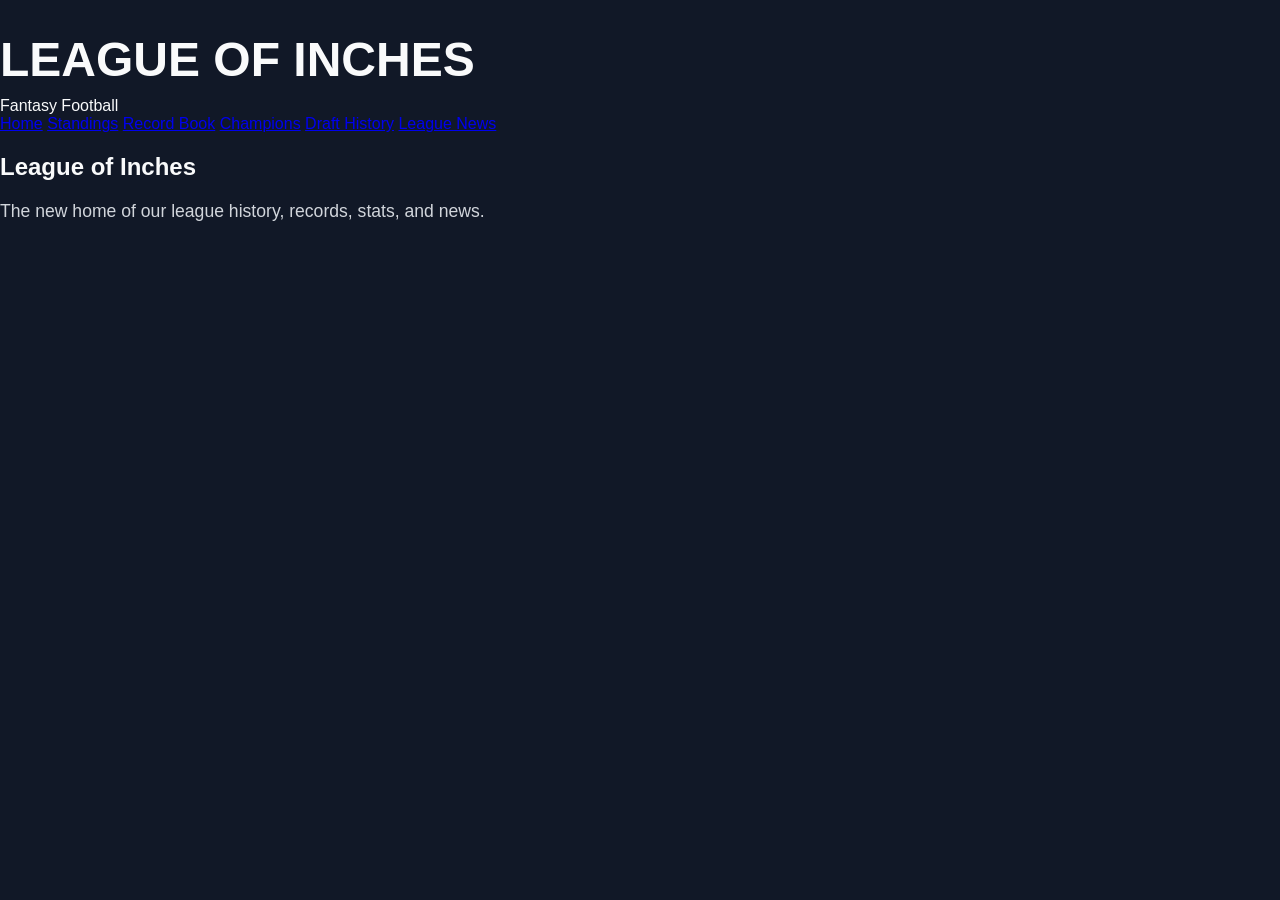
==== index.html @ bd2943ec "Add site header structure" ====
<!DOCTYPE html>
<html lang="en">
<head>
  <meta charset="UTF-8">
  <meta name="viewport" content="width=device-width, initial-scale=1.0">
  <title>League of Inches</title>
  <link rel="stylesheet" href="style.css">
</head>

<body>

  <header class="site-header">
    <div class="header-inner">
      <div class="site-brand">
        <h1>LEAGUE OF INCHES</h1>
        <span>Fantasy Football</span>
      </div>

      <nav class="main-nav">
        <a href="#">Home</a>
        <a href="#">Standings</a>
        <a href="#">Record Book</a>
        <a href="#">Champions</a>
        <a href="#">Draft History</a>
        <a href="#">League News</a>
      </nav>
    </div>
  </header>

  <main>
    <h2>League of Inches</h2>
    <p>The new home of our league history, records, stats, and news.</p>
  </main>

</body>
</html>
---- style.css ----
body {
  margin: 0;
  font-family: Arial, Helvetica, sans-serif;
  background: #111827;
  color: #f9fafb;
}

h1 {
  font-size: 3rem;
  margin-bottom: 10px;
}

p {
  font-size: 1.1rem;
  color: #d1d5db;
}
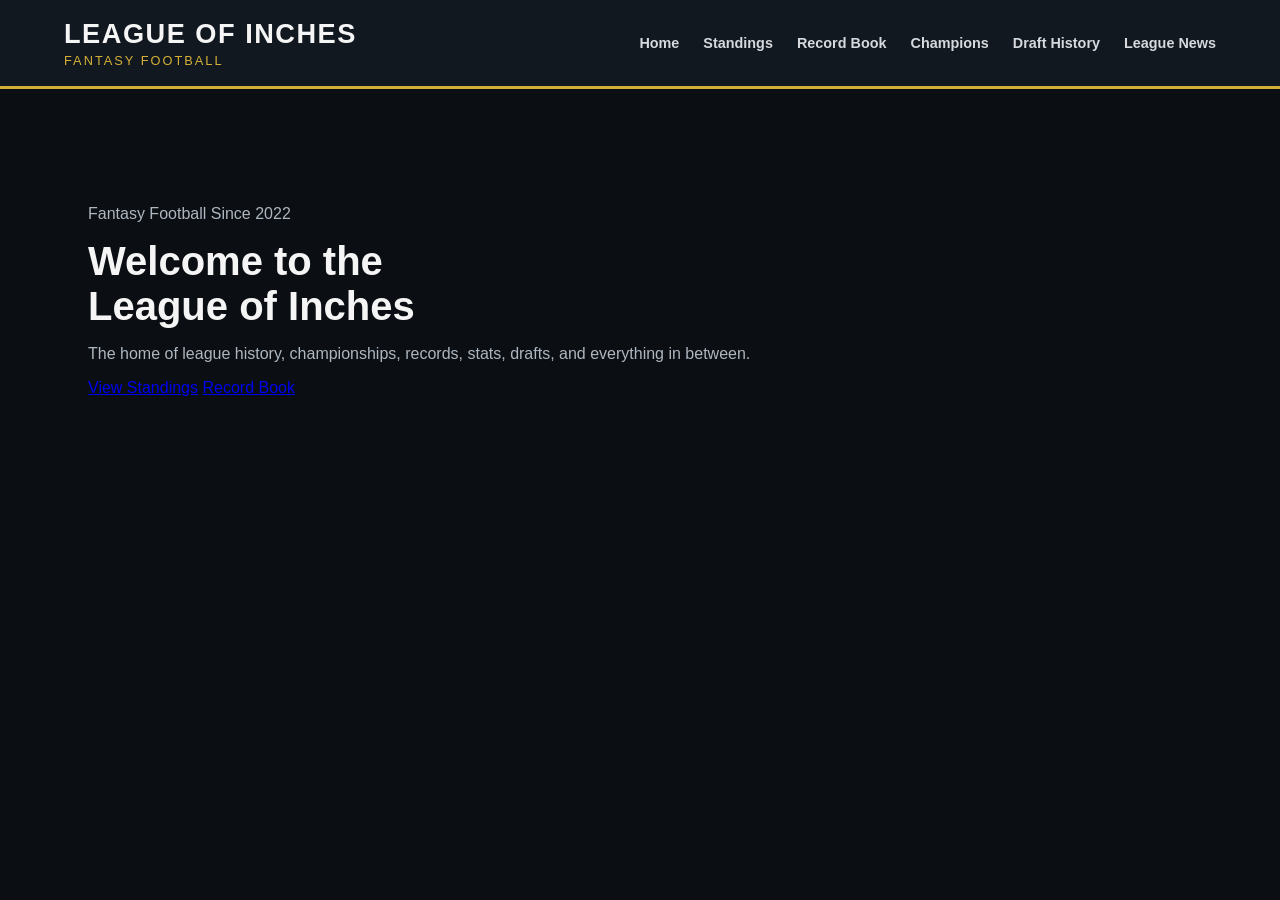
==== commit 9bddc3b9: "Add homepage hero" ====
--- a/index.html
+++ b/index.html
@@ -28,8 +28,26 @@
   </header>
 
   <main>
-    <h2>League of Inches</h2>
-    <p>The new home of our league history, records, stats, and news.</p>
+<main>
+
+  <section class="hero">
+    <div class="hero-content">
+      <p class="eyebrow">Fantasy Football Since 2022</p>
+
+      <h2>Welcome to the<br>League of Inches</h2>
+
+      <p class="hero-description">
+        The home of league history, championships, records, stats, drafts, and everything in between.
+      </p>
+
+      <div class="hero-buttons">
+        <a href="#" class="button primary">View Standings</a>
+        <a href="#" class="button secondary">Record Book</a>
+      </div>
+    </div>
+  </section>
+
+</main>
   </main>
 
 </body>
--- a/style.css
+++ b/style.css
@@ -1,16 +1,105 @@
+* {
+  box-sizing: border-box;
+}
+
 body {
   margin: 0;
   font-family: Arial, Helvetica, sans-serif;
-  background: #111827;
-  color: #f9fafb;
+  background: #0b0f14;
+  color: #f5f5f5;
 }
 
-h1 {
-  font-size: 3rem;
-  margin-bottom: 10px;
+/* HEADER */
+
+.site-header {
+  background: #111820;
+  border-bottom: 3px solid #d4af37;
 }
 
-p {
-  font-size: 1.1rem;
-  color: #d1d5db;
+.header-inner {
+  max-width: 1200px;
+  margin: 0 auto;
+  padding: 18px 24px;
+  display: flex;
+  align-items: center;
+  justify-content: space-between;
+  gap: 30px;
 }
+
+.site-brand h1 {
+  margin: 0;
+  font-size: 1.7rem;
+  letter-spacing: 1.5px;
+}
+
+.site-brand span {
+  display: block;
+  margin-top: 3px;
+  color: #d4af37;
+  font-size: 0.8rem;
+  text-transform: uppercase;
+  letter-spacing: 2px;
+}
+
+.main-nav {
+  display: flex;
+  gap: 24px;
+}
+
+.main-nav a {
+  color: #d6d9dd;
+  text-decoration: none;
+  font-size: 0.9rem;
+  font-weight: bold;
+  transition: color 0.2s ease;
+}
+
+.main-nav a:hover {
+  color: #d4af37;
+}
+
+/* MAIN PAGE */
+
+main {
+  max-width: 1200px;
+  margin: 0 auto;
+  padding: 50px 24px;
+}
+
+main h2 {
+  font-size: 2.5rem;
+  margin: 0 0 10px;
+}
+
+main p {
+  color: #aeb6bf;
+}
+
+/* MOBILE */
+
+@media (max-width: 800px) {
+
+  .header-inner {
+    flex-direction: column;
+    align-items: flex-start;
+  }
+
+  .main-nav {
+    width: 100%;
+    overflow-x: auto;
+    gap: 20px;
+    padding-bottom: 5px;
+  }
+
+  .main-nav a {
+    white-space: nowrap;
+  }
+
+  .site-brand h1 {
+    font-size: 1.4rem;
+  }
+
+  main {
+    padding: 35px 20px;
+  }
+}
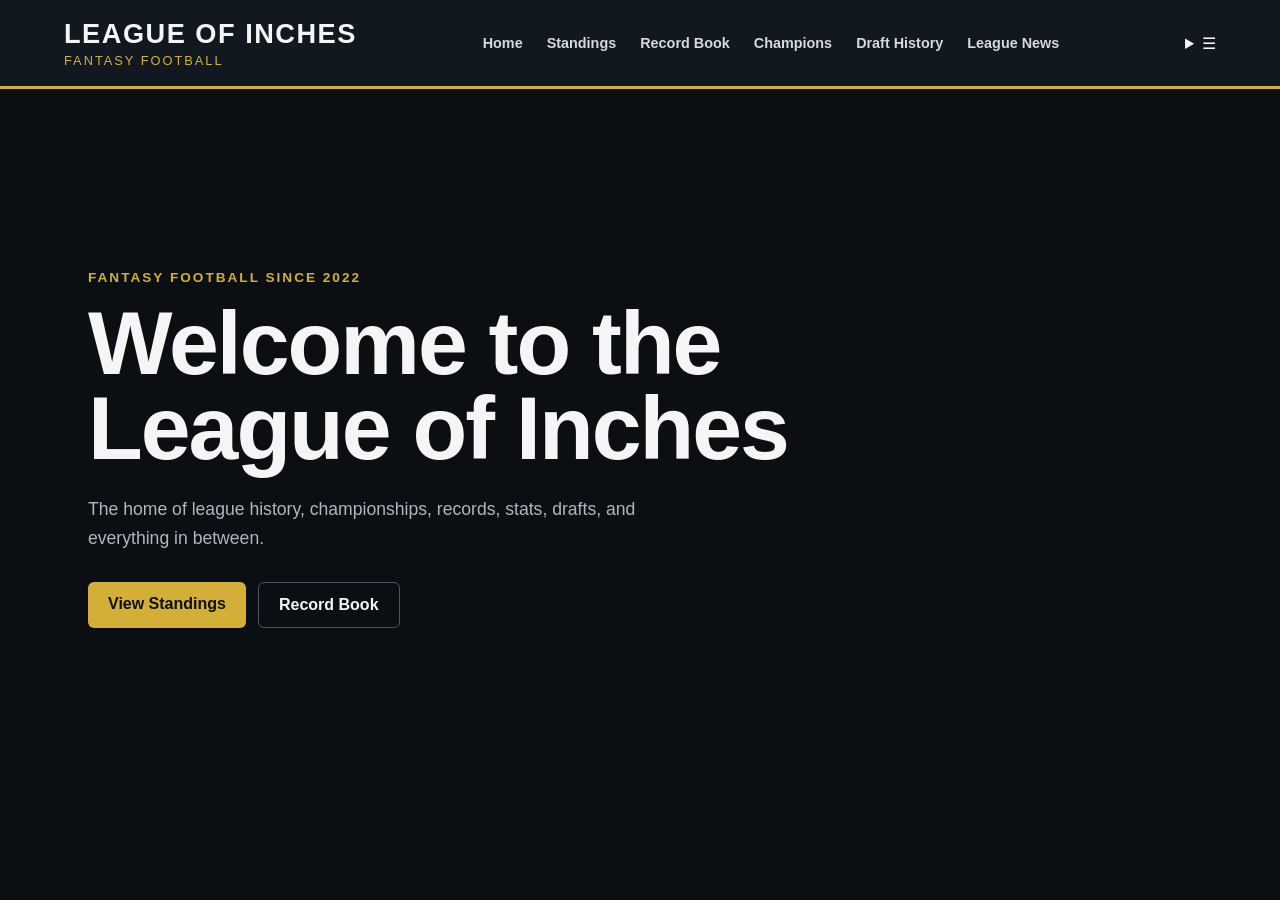
==== commit f53d007d: "Add mobile navigation" ====
--- a/index.html
+++ b/index.html
@@ -16,14 +16,27 @@
         <span>Fantasy Football</span>
       </div>
 
-      <nav class="main-nav">
-        <a href="#">Home</a>
-        <a href="#">Standings</a>
-        <a href="#">Record Book</a>
-        <a href="#">Champions</a>
-        <a href="#">Draft History</a>
-        <a href="#">League News</a>
-      </nav>
+<nav class="main-nav desktop-nav">
+  <a href="#">Home</a>
+  <a href="#">Standings</a>
+  <a href="#">Record Book</a>
+  <a href="#">Champions</a>
+  <a href="#">Draft History</a>
+  <a href="#">League News</a>
+</nav>
+
+<details class="mobile-nav">
+  <summary>☰</summary>
+
+  <div class="mobile-nav-links">
+    <a href="#">Home</a>
+    <a href="#">Standings</a>
+    <a href="#">Record Book</a>
+    <a href="#">Champions</a>
+    <a href="#">Draft History</a>
+    <a href="#">League News</a>
+  </div>
+</details>
     </div>
   </header>
 
--- a/style.css
+++ b/style.css
@@ -75,6 +75,66 @@
   color: #aeb6bf;
 }
 
+/* HERO */
+
+.hero {
+  min-height: 520px;
+  display: flex;
+  align-items: center;
+  padding: 70px 0;
+}
+
+.hero-content {
+  max-width: 720px;
+}
+
+.eyebrow {
+  margin: 0 0 16px;
+  color: #d4af37;
+  font-size: 0.85rem;
+  font-weight: bold;
+  text-transform: uppercase;
+  letter-spacing: 2px;
+}
+
+.hero h2 {
+  margin: 0;
+  font-size: clamp(3rem, 7vw, 5.8rem);
+  line-height: 0.95;
+  letter-spacing: -2px;
+}
+
+.hero-description {
+  max-width: 600px;
+  margin: 24px 0 30px;
+  font-size: 1.1rem;
+  line-height: 1.6;
+}
+
+.hero-buttons {
+  display: flex;
+  gap: 12px;
+  flex-wrap: wrap;
+}
+
+.button {
+  display: inline-block;
+  padding: 13px 20px;
+  border-radius: 6px;
+  text-decoration: none;
+  font-weight: bold;
+}
+
+.button.primary {
+  background: #d4af37;
+  color: #0b0f14;
+}
+
+.button.secondary {
+  border: 1px solid #4b5563;
+  color: #f5f5f5;
+}
+
 /* MOBILE */
 
 @media (max-width: 800px) {
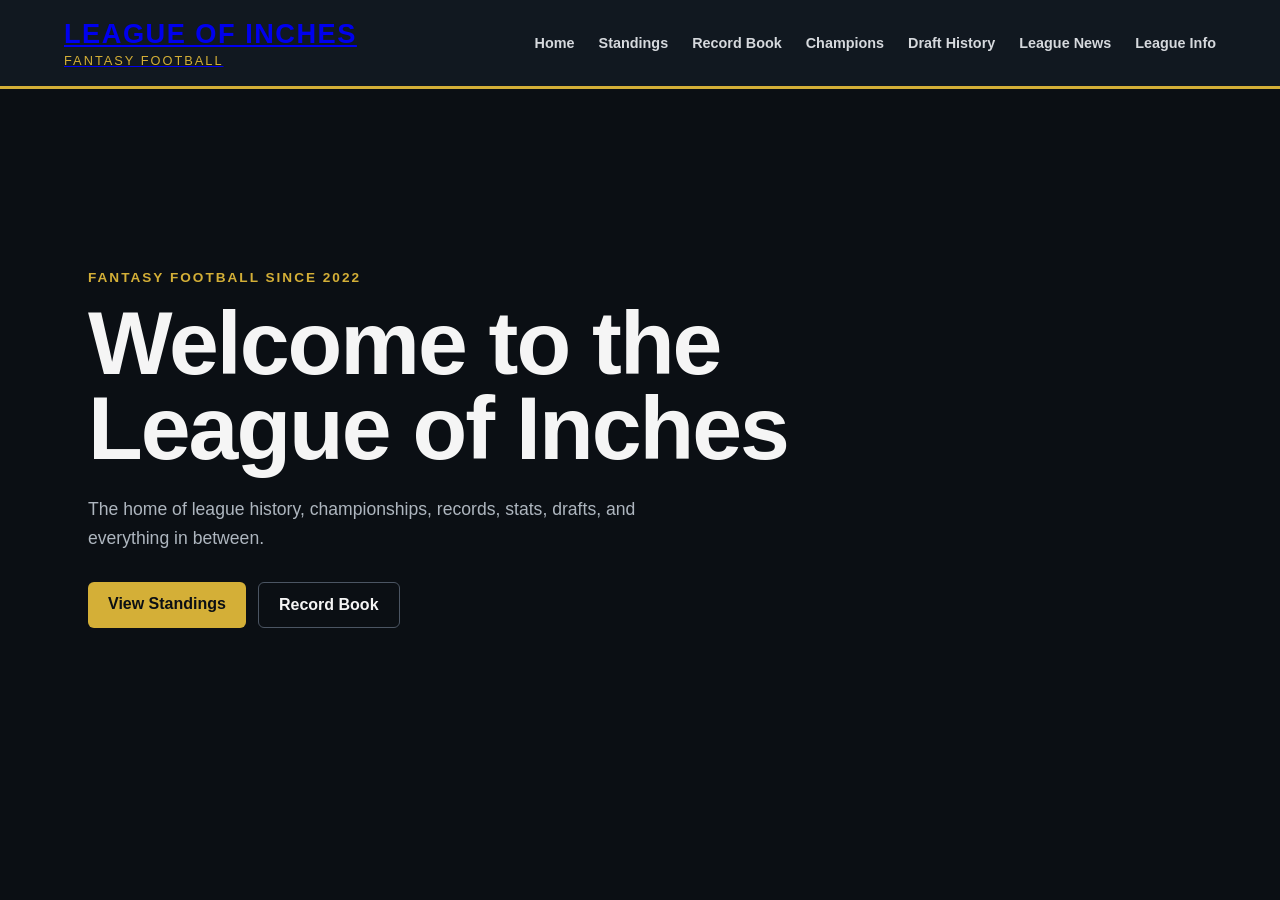
==== commit f0dde36a: "Update index.html" ====
--- a/index.html
+++ b/index.html
@@ -8,38 +8,41 @@
 </head>
 
 <body>
+<header class="site-header">
+  <div class="header-inner">
 
-  <header class="site-header">
-    <div class="header-inner">
-      <div class="site-brand">
-        <h1>LEAGUE OF INCHES</h1>
-        <span>Fantasy Football</span>
+    <a href="index.html" class="site-brand">
+      <h1>LEAGUE OF INCHES</h1>
+      <span>Fantasy Football</span>
+    </a>
+
+    <nav class="main-nav desktop-nav">
+      <a href="index.html">Home</a>
+      <a href="standings.html">Standings</a>
+      <a href="record-book.html">Record Book</a>
+      <a href="champions.html">Champions</a>
+      <a href="draft-history.html">Draft History</a>
+      <a href="news.html">League News</a>
+      <a href="league-info.html">League Info</a>
+    </nav>
+
+    <details class="mobile-nav">
+      <summary>☰</summary>
+
+      <div class="mobile-nav-links">
+        <a href="index.html">Home</a>
+        <a href="standings.html">Standings</a>
+        <a href="record-book.html">Record Book</a>
+        <a href="champions.html">Champions</a>
+        <a href="draft-history.html">Draft History</a>
+        <a href="news.html">League News</a>
+        <a href="league-info.html">League Info</a>
       </div>
+    </details>
 
-<nav class="main-nav desktop-nav">
-  <a href="#">Home</a>
-  <a href="#">Standings</a>
-  <a href="#">Record Book</a>
-  <a href="#">Champions</a>
-  <a href="#">Draft History</a>
-  <a href="#">League News</a>
-</nav>
-
-<details class="mobile-nav">
-  <summary>☰</summary>
-
-  <div class="mobile-nav-links">
-    <a href="#">Home</a>
-    <a href="#">Standings</a>
-    <a href="#">Record Book</a>
-    <a href="#">Champions</a>
-    <a href="#">Draft History</a>
-    <a href="#">League News</a>
   </div>
-</details>
-    </div>
-  </header>
-
+</header>
+  
   <main>
 <main>
 
--- a/style.css
+++ b/style.css
@@ -135,31 +135,708 @@
   color: #f5f5f5;
 }
 
+.mobile-nav {
+  display: none;
+}
+
+/* PAGE HEADERS */
+
+.page-header {
+  padding: 35px 0 45px;
+  border-bottom: 1px solid #242d36;
+}
+
+.page-header h2 {
+  margin: 0;
+  font-size: clamp(2.6rem, 6vw, 4.5rem);
+}
+
+.page-description {
+  max-width: 650px;
+  margin-top: 16px;
+  line-height: 1.6;
+}
+
+
+/* STANDINGS */
+
+.standings-section {
+  padding: 45px 0;
+}
+
+.section-heading {
+  display: flex;
+  align-items: flex-end;
+  justify-content: space-between;
+  gap: 20px;
+  margin-bottom: 25px;
+}
+
+.section-heading h3 {
+  margin: 4px 0 0;
+  font-size: 1.8rem;
+}
+
+.season-selector {
+  background: #111820;
+  color: #f5f5f5;
+  border: 1px solid #39434d;
+  border-radius: 6px;
+  padding: 10px 14px;
+  font-size: 0.95rem;
+}
+
+.table-wrapper {
+  width: 100%;
+  overflow-x: auto;
+  border: 1px solid #242d36;
+  border-radius: 8px;
+}
+
+.standings-table {
+  width: 100%;
+  border-collapse: collapse;
+  min-width: 700px;
+  background: #111820;
+}
+
+.standings-table th,
+.standings-table td {
+  padding: 16px 18px;
+  text-align: left;
+  border-bottom: 1px solid #242d36;
+}
+
+.standings-table th {
+  background: #151e27;
+  color: #d4af37;
+  font-size: 0.78rem;
+  text-transform: uppercase;
+  letter-spacing: 1px;
+}
+
+.standings-table td {
+  color: #d6d9dd;
+}
+
+.standings-table tbody tr:last-child td {
+  border-bottom: none;
+}
+
+.standings-table tbody tr:hover {
+  background: #151e27;
+}
+
+.standings-table td:nth-child(1) {
+  font-weight: bold;
+  color: #d4af37;
+}
+
+.standings-table td:nth-child(2) {
+  font-weight: bold;
+  color: #ffffff;
+}
+
+/* RECORD BOOK */
+
+.record-grid {
+  display: grid;
+  grid-template-columns: repeat(2, minmax(0, 1fr));
+  gap: 20px;
+  padding: 45px 0;
+}
+
+.record-card {
+  background: linear-gradient(145deg, #111820, #151e27);
+  border: 1px solid #28313b;
+  border-radius: 10px;
+  padding: 28px;
+  position: relative;
+  overflow: hidden;
+}
+
+.record-card::before {
+  content: "";
+  position: absolute;
+  top: 0;
+  left: 0;
+  width: 5px;
+  height: 100%;
+  background: #d4af37;
+}
+
+.record-label {
+  margin: 0 0 18px;
+  color: #aeb6bf;
+  font-size: 0.78rem;
+  font-weight: bold;
+  text-transform: uppercase;
+  letter-spacing: 1.3px;
+}
+
+.record-card h3 {
+  margin: 0;
+  font-size: 3rem;
+  line-height: 1;
+  color: #ffffff;
+}
+
+.record-holder {
+  margin: 12px 0 4px;
+  color: #d4af37;
+  font-size: 1.1rem;
+  font-weight: bold;
+}
+
+.record-meta {
+  color: #7f8a96;
+  font-size: 0.85rem;
+}
+
+/* CHAMPIONS */
+
+.champions-grid {
+  display: grid;
+  grid-template-columns: repeat(2, minmax(0, 1fr));
+  gap: 22px;
+  padding: 45px 0;
+}
+
+.champion-card {
+  position: relative;
+  background: linear-gradient(145deg, #111820, #151e27);
+  border: 1px solid #28313b;
+  border-radius: 12px;
+  padding: 30px;
+  overflow: hidden;
+}
+
+.champion-card.featured-champion {
+  border-color: #d4af37;
+  box-shadow: 0 0 30px rgba(212, 175, 55, 0.08);
+}
+
+.champion-year {
+  display: inline-block;
+  color: #d4af37;
+  font-size: 0.85rem;
+  font-weight: bold;
+  letter-spacing: 2px;
+}
+
+.champion-trophy {
+  margin: 22px 0 12px;
+  font-size: 3rem;
+}
+
+.champion-label {
+  margin: 0 0 5px;
+  color: #8f99a4;
+  font-size: 0.75rem;
+  font-weight: bold;
+  text-transform: uppercase;
+  letter-spacing: 1.5px;
+}
+
+.champion-card h3 {
+  margin: 0;
+  color: #ffffff;
+  font-size: 2rem;
+}
+
+.champion-placements {
+  margin-top: 28px;
+  padding-top: 18px;
+  border-top: 1px solid #28313b;
+}
+
+.champion-placements p {
+  margin: 8px 0;
+  color: #b8c0c8;
+  font-size: 0.95rem;
+}
+
+.champion-placements p span {
+  display: inline-block;
+  width: 45px;
+  color: #d4af37;
+  font-weight: bold;
+}
+
+.scoring-leader {
+  margin-top: 18px;
+  padding-top: 16px;
+  border-top: 1px solid #28313b;
+  display: flex;
+  justify-content: space-between;
+  align-items: center;
+  gap: 15px;
+}
+
+.scoring-label {
+  color: #8f99a4;
+  font-size: 0.75rem;
+  font-weight: bold;
+  text-transform: uppercase;
+  letter-spacing: 1px;
+}
+
+.scoring-leader strong {
+  color: #d4af37;
+  text-align: right;
+}
+
+/* DRAFT HISTORY */
+
+.draft-section {
+  padding: 45px 0;
+}
+
+.draft-info {
+  display: grid;
+  grid-template-columns: repeat(3, 1fr);
+  gap: 14px;
+  margin-bottom: 24px;
+}
+
+.draft-info div {
+  background: #111820;
+  border: 1px solid #28313b;
+  border-radius: 8px;
+  padding: 18px;
+}
+
+.draft-info span {
+  display: block;
+  margin-bottom: 6px;
+  color: #8f99a4;
+  font-size: 0.75rem;
+  font-weight: bold;
+  text-transform: uppercase;
+  letter-spacing: 1px;
+}
+
+.draft-info strong {
+  color: #ffffff;
+  font-size: 1.2rem;
+}
+
+.draft-table {
+  width: 100%;
+  min-width: 700px;
+  border-collapse: collapse;
+  background: #111820;
+}
+
+.draft-table th,
+.draft-table td {
+  padding: 16px 18px;
+  text-align: left;
+  border-bottom: 1px solid #242d36;
+}
+
+.draft-table th {
+  background: #151e27;
+  color: #d4af37;
+  font-size: 0.78rem;
+  text-transform: uppercase;
+  letter-spacing: 1px;
+}
+
+.draft-table td {
+  color: #d6d9dd;
+}
+
+.draft-table tbody tr:last-child td {
+  border-bottom: none;
+}
+
+.draft-table tbody tr:hover {
+  background: #151e27;
+}
+
+.draft-table td:nth-child(1),
+.draft-table td:nth-child(5) {
+  color: #d4af37;
+  font-weight: bold;
+}
+
+.draft-table td:nth-child(2),
+.draft-table td:nth-child(3) {
+  color: #ffffff;
+  font-weight: bold;
+}
+
+/* DRAFT BOARD */
+
+.draft-board-wrapper {
+  width: 100%;
+  overflow-x: auto;
+  border: 1px solid #28313b;
+  border-radius: 10px;
+  background: #0d1319;
+}
+
+.draft-board {
+  display: grid;
+  grid-template-columns: 58px repeat(10, 125px);
+  width: max-content;
+  min-width: 100%;
+}
+
+.draft-corner,
+.draft-manager,
+.draft-round,
+.draft-pick {
+  border-right: 1px solid #28313b;
+  border-bottom: 1px solid #28313b;
+}
+
+.draft-corner {
+  position: sticky;
+  left: 0;
+  z-index: 3;
+  display: flex;
+  align-items: center;
+  justify-content: center;
+  background: #151e27;
+  color: #d4af37;
+  font-size: 0.75rem;
+  font-weight: bold;
+  letter-spacing: 1px;
+}
+
+.draft-manager {
+  padding: 14px 8px;
+  background: #151e27;
+  color: #ffffff;
+  text-align: center;
+  font-size: 0.78rem;
+  font-weight: bold;
+}
+
+.draft-round {
+  position: sticky;
+  left: 0;
+  z-index: 2;
+  display: flex;
+  align-items: center;
+  justify-content: center;
+  background: #111820;
+  color: #d4af37;
+  font-size: 1.1rem;
+  font-weight: bold;
+}
+
+.draft-pick {
+  min-height: 95px;
+  padding: 12px 10px;
+  background: #111820;
+  display: flex;
+  flex-direction: column;
+}
+
+.draft-pick span {
+  color: #d4af37;
+  font-size: 0.7rem;
+  font-weight: bold;
+  margin-bottom: 7px;
+}
+
+.draft-pick strong {
+  color: #ffffff;
+  font-size: 0.85rem;
+  line-height: 1.25;
+}
+
+.draft-pick small {
+  margin-top: auto;
+  padding-top: 8px;
+  color: #8f99a4;
+  font-size: 0.7rem;
+  font-weight: bold;
+}
+
+.draft-pick:hover {
+  background: #18222c;
+}
+
+/* LEAGUE NEWS */
+
+.news-grid {
+  display: grid;
+  grid-template-columns: repeat(2, minmax(0, 1fr));
+  gap: 22px;
+  padding: 45px 0;
+}
+
+.news-card {
+  background: linear-gradient(145deg, #111820, #151e27);
+  border: 1px solid #28313b;
+  border-radius: 12px;
+  padding: 28px;
+}
+
+.news-card.featured-news {
+  grid-column: 1 / -1;
+  min-height: 260px;
+  display: flex;
+  flex-direction: column;
+  justify-content: flex-end;
+  border-color: #d4af37;
+}
+
+.news-category {
+  margin: 0 0 12px;
+  color: #d4af37;
+  font-size: 0.75rem;
+  font-weight: bold;
+  text-transform: uppercase;
+  letter-spacing: 1.4px;
+}
+
+.news-card h3 {
+  margin: 0 0 12px;
+  color: #ffffff;
+  font-size: 1.8rem;
+}
+
+.featured-news h3 {
+  font-size: 2.5rem;
+}
+
+.news-card p {
+  margin: 0 0 20px;
+  color: #aeb6bf;
+  line-height: 1.6;
+}
+
+.news-date {
+  margin-top: auto;
+  color: #7f8a96;
+  font-size: 0.8rem;
+  font-weight: bold;
+}
+
+/* LEAGUE INFO */
+
+.info-grid {
+  display: grid;
+  grid-template-columns: repeat(2, minmax(0, 1fr));
+  gap: 22px;
+  padding: 45px 0;
+}
+
+.info-card {
+  background: linear-gradient(145deg, #111820, #151e27);
+  border: 1px solid #28313b;
+  border-radius: 12px;
+  padding: 28px;
+}
+
+.info-label {
+  margin: 0 0 10px;
+  color: #d4af37;
+  font-size: 0.75rem;
+  font-weight: bold;
+  text-transform: uppercase;
+  letter-spacing: 1.4px;
+}
+
+.info-card h3 {
+  margin: 0 0 12px;
+  color: #ffffff;
+  font-size: 1.5rem;
+}
+
+.info-card p {
+  margin: 0;
+  color: #aeb6bf;
+  line-height: 1.6;
+}
+
 /* MOBILE */
 
 @media (max-width: 800px) {
 
   .header-inner {
-    flex-direction: column;
+    padding: 20px;
+    flex-direction: row;
     align-items: flex-start;
-  }
-
-  .main-nav {
-    width: 100%;
-    overflow-x: auto;
-    gap: 20px;
-    padding-bottom: 5px;
-  }
-
-  .main-nav a {
-    white-space: nowrap;
+    justify-content: space-between;
+    position: relative;
+  }
+
+  .desktop-nav {
+    display: none;
+  }
+
+  .mobile-nav {
+    display: block;
+    margin-left: auto;
+  }
+
+  .mobile-nav summary {
+    list-style: none;
+    cursor: pointer;
+    font-size: 2rem;
+    line-height: 1;
+    color: #f5f5f5;
+  }
+
+  .mobile-nav summary::-webkit-details-marker {
+    display: none;
+  }
+
+  .mobile-nav-links {
+    position: absolute;
+    top: 100%;
+    left: 0;
+    right: 0;
+    z-index: 100;
+    padding: 15px 20px 20px;
+    background: #111820;
+    border-bottom: 3px solid #d4af37;
+  }
+
+  .mobile-nav-links a {
+    display: block;
+    padding: 13px 0;
+    color: #f5f5f5;
+    text-decoration: none;
+    font-size: 1rem;
+    font-weight: bold;
+    border-bottom: 1px solid #28313b;
+  }
+
+  .mobile-nav-links a:last-child {
+    border-bottom: none;
   }
 
   .site-brand h1 {
     font-size: 1.4rem;
   }
 
+  .site-brand span {
+    font-size: 0.72rem;
+  }
+
   main {
     padding: 35px 20px;
   }
-}
+
+  .hero {
+    min-height: 520px;
+    padding: 55px 0;
+  }
+
+    .page-header {
+    padding: 20px 0 35px;
+  }
+
+  .standings-section {
+    padding: 35px 0;
+  }
+
+  .section-heading {
+    align-items: center;
+  }
+
+  .section-heading h3 {
+    font-size: 1.5rem;
+  }
+
+  .standings-table th,
+  .standings-table td {
+    padding: 14px 15px;
+  }
+
+    .record-grid {
+    grid-template-columns: 1fr;
+    padding: 35px 0;
+  }
+
+  .record-card {
+    padding: 24px;
+  }
+
+  .record-card h3 {
+    font-size: 2.6rem;
+  }
+
+    .champions-grid {
+    grid-template-columns: 1fr;
+    padding: 35px 0;
+  }
+
+  .champion-card {
+    padding: 25px;
+  }
+
+  .champion-card h3 {
+    font-size: 1.8rem;
+  }
+
+    .draft-section {
+    padding: 35px 0;
+  }
+
+  .draft-info {
+    grid-template-columns: 1fr 1fr 1fr;
+    gap: 8px;
+  }
+
+  .draft-info div {
+    padding: 14px 10px;
+  }
+
+  .draft-info strong {
+    font-size: 1rem;
+  }
+
+  .draft-table th,
+  .draft-table td {
+    padding: 14px 15px;
+  }
+
+  .draft-board {
+    grid-template-columns: 52px repeat(10, 120px);
+  }
+
+  .draft-pick {
+    min-height: 90px;
+    padding: 10px 8px;
+  }
+
+  .draft-manager {
+    padding: 12px 6px;
+  }
+
+  .news-grid {
+    grid-template-columns: 1fr;
+    padding: 35px 0;
+  }
+
+  .news-card.featured-news {
+    grid-column: auto;
+    min-height: 230px;
+  }
+
+  .featured-news h3 {
+    font-size: 2rem;
+  }
+
+  .news-card {
+    padding: 24px;
+  }
+
+  .info-grid {
+    grid-template-columns: 1fr;
+    padding: 35px 0;
+  }
+
+  .info-card {
+    padding: 24px;
+  }
+  
+}
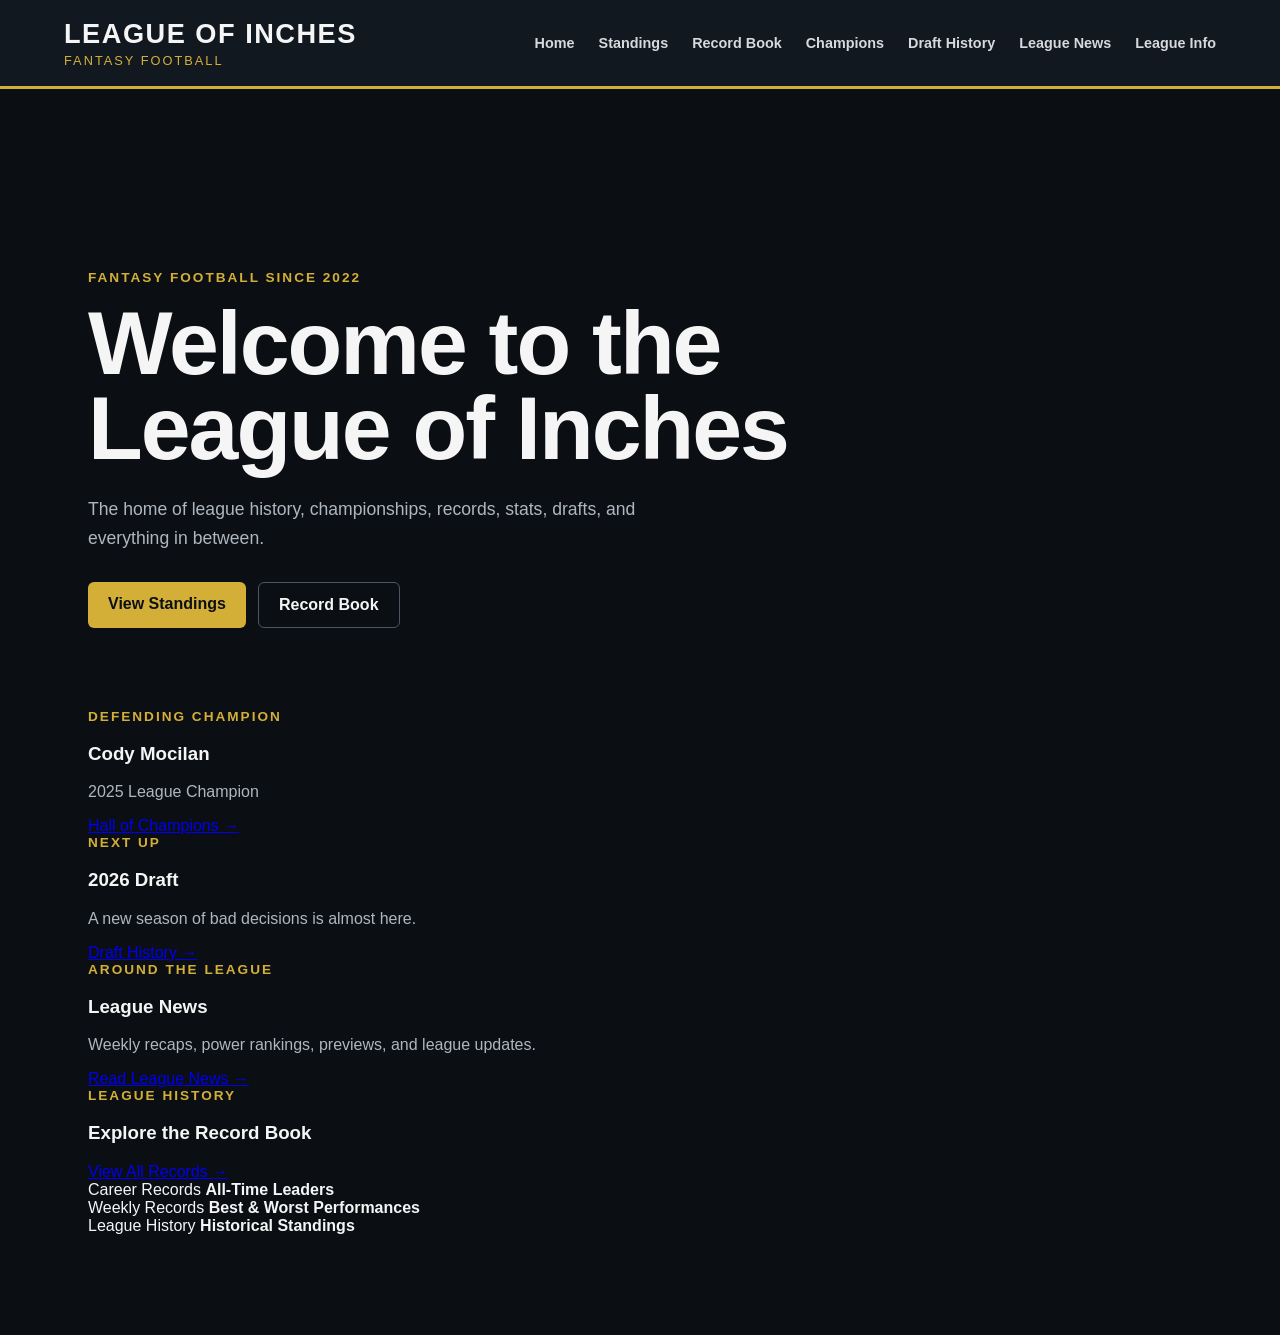
==== commit d5941169: "Build homepage dashboard" ====
--- a/index.html
+++ b/index.html
@@ -62,7 +62,62 @@
       </div>
     </div>
   </section>
+<section class="home-features">
 
+  <article class="home-feature champion-feature">
+    <p class="eyebrow">Defending Champion</p>
+    <h3>Cody Mocilan</h3>
+    <p>2025 League Champion</p>
+    <a href="champions.html">Hall of Champions →</a>
+  </article>
+
+  <article class="home-feature">
+    <p class="eyebrow">Next Up</p>
+    <h3>2026 Draft</h3>
+    <p>A new season of bad decisions is almost here.</p>
+    <a href="draft-history.html">Draft History →</a>
+  </article>
+
+  <article class="home-feature">
+    <p class="eyebrow">Around the League</p>
+    <h3>League News</h3>
+    <p>Weekly recaps, power rankings, previews, and league updates.</p>
+    <a href="news.html">Read League News →</a>
+  </article>
+
+</section>
+
+  <section class="home-records">
+  
+    <div class="home-section-heading">
+      <div>
+        <p class="eyebrow">League History</p>
+        <h3>Explore the Record Book</h3>
+      </div>
+  
+      <a href="record-book.html">View All Records →</a>
+    </div>
+  
+    <div class="home-record-grid">
+  
+      <div class="home-record-card">
+        <span>Career Records</span>
+        <strong>All-Time Leaders</strong>
+      </div>
+  
+      <div class="home-record-card">
+        <span>Weekly Records</span>
+        <strong>Best & Worst Performances</strong>
+      </div>
+  
+      <div class="home-record-card">
+        <span>League History</span>
+        <strong>Historical Standings</strong>
+      </div>
+  
+    </div>
+  
+  </section>
 </main>
   </main>
 
--- a/style.css
+++ b/style.css
@@ -39,6 +39,11 @@
   font-size: 0.8rem;
   text-transform: uppercase;
   letter-spacing: 2px;
+}
+
+.site-brand {
+  text-decoration: none;
+  color: inherit;
 }
 
 .main-nav {
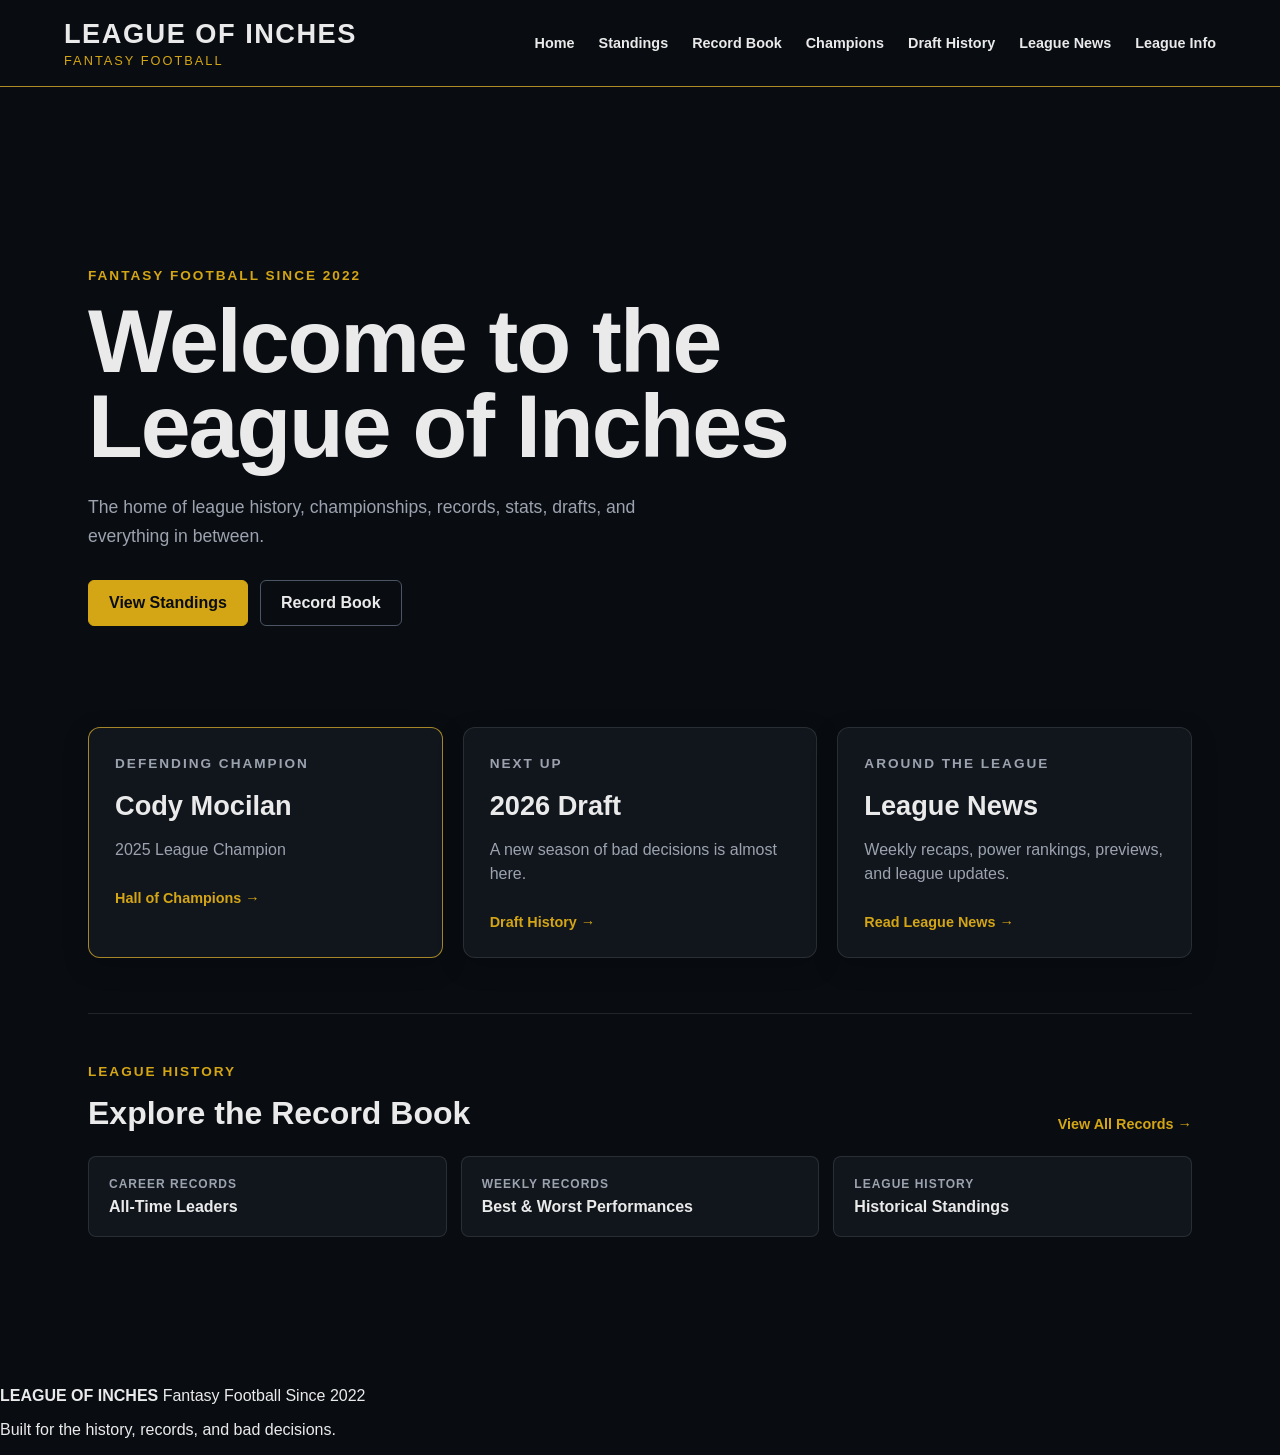
==== commit 1e4fd111: "Footer on index" ====
--- a/index.html
+++ b/index.html
@@ -121,5 +121,18 @@
 </main>
   </main>
 
+    <footer class="site-footer">
+      <div class="footer-inner">
+    
+        <div class="footer-brand">
+          <strong>LEAGUE OF INCHES</strong>
+          <span>Fantasy Football Since 2022</span>
+        </div>
+    
+        <p>Built for the history, records, and bad decisions.</p>
+    
+      </div>
+    </footer>
+  
 </body>
 </html>
--- a/style.css
+++ b/style.css
@@ -1,3 +1,27 @@
+:root {
+  --bg-main: #090D12;
+  --bg-card: #11161D;
+  --bg-hover: #181E26;
+  --bg-header: #090D12;
+
+  --gold: #D4A514;
+  --gold-hover: #E0B126;
+
+  --text-main: #EAEAEA;
+  --text-muted: #9CA3AF;
+
+  --border-subtle: rgba(255, 255, 255, 0.10);
+  --border-gold: rgba(244, 196, 48, 0.65);
+  --border-gold-nav: rgba(244, 196, 48, 0.70);
+
+  --shadow-card: 0 8px 24px rgba(0, 0, 0, 0.25);
+}
+
+
+/* ========================================
+   GLOBAL
+   ======================================== */
+
 * {
   box-sizing: border-box;
 }
@@ -5,15 +29,25 @@
 body {
   margin: 0;
   font-family: Arial, Helvetica, sans-serif;
-  background: #0b0f14;
-  color: #f5f5f5;
-}
-
-/* HEADER */
+  background: var(--bg-main);
+  color: var(--text-main);
+}
+
+a {
+  transition:
+    color 0.2s ease,
+    border-color 0.2s ease,
+    background 0.2s ease;
+}
+
+
+/* ========================================
+   HEADER
+   ======================================== */
 
 .site-header {
-  background: #111820;
-  border-bottom: 3px solid #d4af37;
+  background: var(--bg-header);
+  border-bottom: 1px solid var(--border-gold-nav);
 }
 
 .header-inner {
@@ -26,6 +60,11 @@
   gap: 30px;
 }
 
+.site-brand {
+  text-decoration: none;
+  color: var(--text-main);
+}
+
 .site-brand h1 {
   margin: 0;
   font-size: 1.7rem;
@@ -35,35 +74,61 @@
 .site-brand span {
   display: block;
   margin-top: 3px;
-  color: #d4af37;
+  color: var(--gold);
   font-size: 0.8rem;
   text-transform: uppercase;
   letter-spacing: 2px;
 }
 
-.site-brand {
-  text-decoration: none;
-  color: inherit;
-}
-
 .main-nav {
   display: flex;
   gap: 24px;
 }
 
 .main-nav a {
-  color: #d6d9dd;
+  color: var(--text-main);
   text-decoration: none;
   font-size: 0.9rem;
   font-weight: bold;
-  transition: color 0.2s ease;
-}
-
-.main-nav a:hover {
-  color: #d4af37;
-}
-
-/* MAIN PAGE */
+}
+
+.main-nav a:hover,
+.main-nav a.active {
+  color: var(--gold);
+}
+
+
+/* ========================================
+   MOBILE NAV
+   ======================================== */
+
+.mobile-nav {
+  display: none;
+}
+
+.mobile-nav summary {
+  color: var(--text-main);
+}
+
+.mobile-nav-links {
+  background: var(--bg-main);
+  border-bottom: 1px solid var(--border-gold-nav);
+}
+
+.mobile-nav-links a {
+  color: var(--text-main);
+  border-bottom-color: var(--border-subtle);
+}
+
+.mobile-nav-links a:hover,
+.mobile-nav-links a.active {
+  color: var(--gold);
+}
+
+
+/* ========================================
+   MAIN PAGE
+   ======================================== */
 
 main {
   max-width: 1200px;
@@ -74,13 +139,26 @@
 main h2 {
   font-size: 2.5rem;
   margin: 0 0 10px;
+  color: var(--text-main);
 }
 
 main p {
-  color: #aeb6bf;
-}
-
-/* HERO */
+  color: var(--text-muted);
+}
+
+.eyebrow {
+  margin: 0 0 16px;
+  color: var(--gold);
+  font-size: 0.85rem;
+  font-weight: bold;
+  text-transform: uppercase;
+  letter-spacing: 2px;
+}
+
+
+/* ========================================
+   HERO
+   ======================================== */
 
 .hero {
   min-height: 520px;
@@ -93,20 +171,12 @@
   max-width: 720px;
 }
 
-.eyebrow {
-  margin: 0 0 16px;
-  color: #d4af37;
-  font-size: 0.85rem;
-  font-weight: bold;
-  text-transform: uppercase;
-  letter-spacing: 2px;
-}
-
 .hero h2 {
   margin: 0;
   font-size: clamp(3rem, 7vw, 5.8rem);
   line-height: 0.95;
   letter-spacing: -2px;
+  color: var(--text-main);
 }
 
 .hero-description {
@@ -114,6 +184,7 @@
   margin: 24px 0 30px;
   font-size: 1.1rem;
   line-height: 1.6;
+  color: var(--text-muted);
 }
 
 .hero-buttons {
@@ -131,39 +202,54 @@
 }
 
 .button.primary {
-  background: #d4af37;
-  color: #0b0f14;
+  background: var(--gold);
+  color: var(--bg-main);
+  border: 1px solid var(--gold);
+}
+
+.button.primary:hover {
+  background: var(--gold-hover);
+  border-color: var(--gold-hover);
 }
 
 .button.secondary {
-  border: 1px solid #4b5563;
-  color: #f5f5f5;
-}
-
-.mobile-nav {
-  display: none;
-}
-
-/* PAGE HEADERS */
+  background: transparent;
+  color: var(--text-main);
+  border: 1px solid #4B5563;
+}
+
+.button.secondary:hover {
+  color: var(--gold);
+  border-color: var(--gold);
+}
+
+
+/* ========================================
+   PAGE HEADERS
+   ======================================== */
 
 .page-header {
   padding: 35px 0 45px;
-  border-bottom: 1px solid #242d36;
+  border-bottom: 1px solid var(--border-subtle);
 }
 
 .page-header h2 {
   margin: 0;
   font-size: clamp(2.6rem, 6vw, 4.5rem);
+  color: var(--text-main);
 }
 
 .page-description {
   max-width: 650px;
   margin-top: 16px;
   line-height: 1.6;
-}
-
-
-/* STANDINGS */
+  color: var(--text-muted);
+}
+
+
+/* ========================================
+   STANDINGS
+   ======================================== */
 
 .standings-section {
   padding: 45px 0;
@@ -180,12 +266,13 @@
 .section-heading h3 {
   margin: 4px 0 0;
   font-size: 1.8rem;
+  color: var(--text-main);
 }
 
 .season-selector {
-  background: #111820;
-  color: #f5f5f5;
-  border: 1px solid #39434d;
+  background: var(--bg-card);
+  color: var(--text-main);
+  border: 1px solid var(--border-subtle);
   border-radius: 6px;
   padding: 10px 14px;
   font-size: 0.95rem;
@@ -194,7 +281,7 @@
 .table-wrapper {
   width: 100%;
   overflow-x: auto;
-  border: 1px solid #242d36;
+  border: 1px solid var(--border-subtle);
   border-radius: 8px;
 }
 
@@ -202,26 +289,26 @@
   width: 100%;
   border-collapse: collapse;
   min-width: 700px;
-  background: #111820;
+  background: var(--bg-card);
 }
 
 .standings-table th,
 .standings-table td {
   padding: 16px 18px;
   text-align: left;
-  border-bottom: 1px solid #242d36;
+  border-bottom: 1px solid var(--border-subtle);
 }
 
 .standings-table th {
-  background: #151e27;
-  color: #d4af37;
+  background: var(--bg-card);
+  color: var(--gold);
   font-size: 0.78rem;
   text-transform: uppercase;
   letter-spacing: 1px;
 }
 
 .standings-table td {
-  color: #d6d9dd;
+  color: var(--text-main);
 }
 
 .standings-table tbody tr:last-child td {
@@ -229,20 +316,23 @@
 }
 
 .standings-table tbody tr:hover {
-  background: #151e27;
+  background: var(--bg-hover);
 }
 
 .standings-table td:nth-child(1) {
   font-weight: bold;
-  color: #d4af37;
+  color: var(--gold);
 }
 
 .standings-table td:nth-child(2) {
   font-weight: bold;
-  color: #ffffff;
-}
-
-/* RECORD BOOK */
+  color: var(--text-main);
+}
+
+
+/* ========================================
+   RECORD BOOK
+   ======================================== */
 
 .record-grid {
   display: grid;
@@ -252,12 +342,13 @@
 }
 
 .record-card {
-  background: linear-gradient(145deg, #111820, #151e27);
-  border: 1px solid #28313b;
+  background: var(--bg-card);
+  border: 1px solid var(--border-subtle);
   border-radius: 10px;
   padding: 28px;
   position: relative;
   overflow: hidden;
+  box-shadow: var(--shadow-card);
 }
 
 .record-card::before {
@@ -267,12 +358,12 @@
   left: 0;
   width: 5px;
   height: 100%;
-  background: #d4af37;
+  background: var(--gold);
 }
 
 .record-label {
   margin: 0 0 18px;
-  color: #aeb6bf;
+  color: var(--text-muted);
   font-size: 0.78rem;
   font-weight: bold;
   text-transform: uppercase;
@@ -283,22 +374,25 @@
   margin: 0;
   font-size: 3rem;
   line-height: 1;
-  color: #ffffff;
+  color: var(--text-main);
 }
 
 .record-holder {
   margin: 12px 0 4px;
-  color: #d4af37;
+  color: var(--gold);
   font-size: 1.1rem;
   font-weight: bold;
 }
 
 .record-meta {
-  color: #7f8a96;
+  color: var(--text-muted);
   font-size: 0.85rem;
 }
 
-/* CHAMPIONS */
+
+/* ========================================
+   CHAMPIONS
+   ======================================== */
 
 .champions-grid {
   display: grid;
@@ -309,21 +403,21 @@
 
 .champion-card {
   position: relative;
-  background: linear-gradient(145deg, #111820, #151e27);
-  border: 1px solid #28313b;
+  background: var(--bg-card);
+  border: 1px solid var(--border-subtle);
   border-radius: 12px;
   padding: 30px;
   overflow: hidden;
+  box-shadow: var(--shadow-card);
 }
 
 .champion-card.featured-champion {
-  border-color: #d4af37;
-  box-shadow: 0 0 30px rgba(212, 175, 55, 0.08);
+  border-color: var(--border-gold);
 }
 
 .champion-year {
   display: inline-block;
-  color: #d4af37;
+  color: var(--gold);
   font-size: 0.85rem;
   font-weight: bold;
   letter-spacing: 2px;
@@ -336,7 +430,7 @@
 
 .champion-label {
   margin: 0 0 5px;
-  color: #8f99a4;
+  color: var(--text-muted);
   font-size: 0.75rem;
   font-weight: bold;
   text-transform: uppercase;
@@ -345,33 +439,33 @@
 
 .champion-card h3 {
   margin: 0;
-  color: #ffffff;
+  color: var(--text-main);
   font-size: 2rem;
 }
 
 .champion-placements {
   margin-top: 28px;
   padding-top: 18px;
-  border-top: 1px solid #28313b;
+  border-top: 1px solid var(--border-subtle);
 }
 
 .champion-placements p {
   margin: 8px 0;
-  color: #b8c0c8;
+  color: var(--text-muted);
   font-size: 0.95rem;
 }
 
 .champion-placements p span {
   display: inline-block;
   width: 45px;
-  color: #d4af37;
+  color: var(--gold);
   font-weight: bold;
 }
 
 .scoring-leader {
   margin-top: 18px;
   padding-top: 16px;
-  border-top: 1px solid #28313b;
+  border-top: 1px solid var(--border-subtle);
   display: flex;
   justify-content: space-between;
   align-items: center;
@@ -379,7 +473,7 @@
 }
 
 .scoring-label {
-  color: #8f99a4;
+  color: var(--text-muted);
   font-size: 0.75rem;
   font-weight: bold;
   text-transform: uppercase;
@@ -387,11 +481,14 @@
 }
 
 .scoring-leader strong {
-  color: #d4af37;
+  color: var(--gold);
   text-align: right;
 }
 
-/* DRAFT HISTORY */
+
+/* ========================================
+   DRAFT HISTORY
+   ======================================== */
 
 .draft-section {
   padding: 45px 0;
@@ -405,8 +502,8 @@
 }
 
 .draft-info div {
-  background: #111820;
-  border: 1px solid #28313b;
+  background: var(--bg-card);
+  border: 1px solid var(--border-subtle);
   border-radius: 8px;
   padding: 18px;
 }
@@ -414,7 +511,7 @@
 .draft-info span {
   display: block;
   margin-bottom: 6px;
-  color: #8f99a4;
+  color: var(--text-muted);
   font-size: 0.75rem;
   font-weight: bold;
   text-transform: uppercase;
@@ -422,34 +519,37 @@
 }
 
 .draft-info strong {
-  color: #ffffff;
+  color: var(--text-main);
   font-size: 1.2rem;
 }
+
+
+/* OLD DRAFT TABLE SUPPORT */
 
 .draft-table {
   width: 100%;
   min-width: 700px;
   border-collapse: collapse;
-  background: #111820;
+  background: var(--bg-card);
 }
 
 .draft-table th,
 .draft-table td {
   padding: 16px 18px;
   text-align: left;
-  border-bottom: 1px solid #242d36;
+  border-bottom: 1px solid var(--border-subtle);
 }
 
 .draft-table th {
-  background: #151e27;
-  color: #d4af37;
+  background: var(--bg-card);
+  color: var(--gold);
   font-size: 0.78rem;
   text-transform: uppercase;
   letter-spacing: 1px;
 }
 
 .draft-table td {
-  color: #d6d9dd;
+  color: var(--text-main);
 }
 
 .draft-table tbody tr:last-child td {
@@ -457,29 +557,32 @@
 }
 
 .draft-table tbody tr:hover {
-  background: #151e27;
+  background: var(--bg-hover);
 }
 
 .draft-table td:nth-child(1),
 .draft-table td:nth-child(5) {
-  color: #d4af37;
+  color: var(--gold);
   font-weight: bold;
 }
 
 .draft-table td:nth-child(2),
 .draft-table td:nth-child(3) {
-  color: #ffffff;
-  font-weight: bold;
-}
-
-/* DRAFT BOARD */
+  color: var(--text-main);
+  font-weight: bold;
+}
+
+
+/* ========================================
+   DRAFT BOARD
+   ======================================== */
 
 .draft-board-wrapper {
   width: 100%;
   overflow-x: auto;
-  border: 1px solid #28313b;
+  border: 1px solid var(--border-subtle);
   border-radius: 10px;
-  background: #0d1319;
+  background: var(--bg-main);
 }
 
 .draft-board {
@@ -493,8 +596,8 @@
 .draft-manager,
 .draft-round,
 .draft-pick {
-  border-right: 1px solid #28313b;
-  border-bottom: 1px solid #28313b;
+  border-right: 1px solid var(--border-subtle);
+  border-bottom: 1px solid var(--border-subtle);
 }
 
 .draft-corner {
@@ -504,8 +607,8 @@
   display: flex;
   align-items: center;
   justify-content: center;
-  background: #151e27;
-  color: #d4af37;
+  background: var(--bg-card);
+  color: var(--gold);
   font-size: 0.75rem;
   font-weight: bold;
   letter-spacing: 1px;
@@ -513,8 +616,8 @@
 
 .draft-manager {
   padding: 14px 8px;
-  background: #151e27;
-  color: #ffffff;
+  background: var(--bg-card);
+  color: var(--text-main);
   text-align: center;
   font-size: 0.78rem;
   font-weight: bold;
@@ -527,8 +630,8 @@
   display: flex;
   align-items: center;
   justify-content: center;
-  background: #111820;
-  color: #d4af37;
+  background: var(--bg-card);
+  color: var(--gold);
   font-size: 1.1rem;
   font-weight: bold;
 }
@@ -536,20 +639,20 @@
 .draft-pick {
   min-height: 95px;
   padding: 12px 10px;
-  background: #111820;
+  background: var(--bg-card);
   display: flex;
   flex-direction: column;
 }
 
 .draft-pick span {
-  color: #d4af37;
+  color: var(--gold);
   font-size: 0.7rem;
   font-weight: bold;
   margin-bottom: 7px;
 }
 
 .draft-pick strong {
-  color: #ffffff;
+  color: var(--text-main);
   font-size: 0.85rem;
   line-height: 1.25;
 }
@@ -557,16 +660,19 @@
 .draft-pick small {
   margin-top: auto;
   padding-top: 8px;
-  color: #8f99a4;
+  color: var(--text-muted);
   font-size: 0.7rem;
   font-weight: bold;
 }
 
 .draft-pick:hover {
-  background: #18222c;
-}
-
-/* LEAGUE NEWS */
+  background: var(--bg-hover);
+}
+
+
+/* ========================================
+   LEAGUE NEWS
+   ======================================== */
 
 .news-grid {
   display: grid;
@@ -576,10 +682,11 @@
 }
 
 .news-card {
-  background: linear-gradient(145deg, #111820, #151e27);
-  border: 1px solid #28313b;
+  background: var(--bg-card);
+  border: 1px solid var(--border-subtle);
   border-radius: 12px;
   padding: 28px;
+  box-shadow: var(--shadow-card);
 }
 
 .news-card.featured-news {
@@ -588,12 +695,12 @@
   display: flex;
   flex-direction: column;
   justify-content: flex-end;
-  border-color: #d4af37;
+  border-color: var(--border-gold);
 }
 
 .news-category {
   margin: 0 0 12px;
-  color: #d4af37;
+  color: var(--gold);
   font-size: 0.75rem;
   font-weight: bold;
   text-transform: uppercase;
@@ -602,7 +709,7 @@
 
 .news-card h3 {
   margin: 0 0 12px;
-  color: #ffffff;
+  color: var(--text-main);
   font-size: 1.8rem;
 }
 
@@ -612,18 +719,21 @@
 
 .news-card p {
   margin: 0 0 20px;
-  color: #aeb6bf;
+  color: var(--text-muted);
   line-height: 1.6;
 }
 
 .news-date {
   margin-top: auto;
-  color: #7f8a96;
+  color: var(--text-muted);
   font-size: 0.8rem;
   font-weight: bold;
 }
 
-/* LEAGUE INFO */
+
+/* ========================================
+   LEAGUE INFO
+   ======================================== */
 
 .info-grid {
   display: grid;
@@ -633,15 +743,16 @@
 }
 
 .info-card {
-  background: linear-gradient(145deg, #111820, #151e27);
-  border: 1px solid #28313b;
+  background: var(--bg-card);
+  border: 1px solid var(--border-subtle);
   border-radius: 12px;
   padding: 28px;
+  box-shadow: var(--shadow-card);
 }
 
 .info-label {
   margin: 0 0 10px;
-  color: #d4af37;
+  color: var(--gold);
   font-size: 0.75rem;
   font-weight: bold;
   text-transform: uppercase;
@@ -650,17 +761,130 @@
 
 .info-card h3 {
   margin: 0 0 12px;
-  color: #ffffff;
+  color: var(--text-main);
   font-size: 1.5rem;
 }
 
 .info-card p {
   margin: 0;
-  color: #aeb6bf;
+  color: var(--text-muted);
   line-height: 1.6;
 }
 
-/* MOBILE */
+
+/* ========================================
+   HOMEPAGE FEATURES
+   ======================================== */
+
+.home-features {
+  display: grid;
+  grid-template-columns: repeat(3, minmax(0, 1fr));
+  gap: 20px;
+  padding: 20px 0 55px;
+}
+
+.home-feature {
+  background: var(--bg-card);
+  border: 1px solid var(--border-subtle);
+  border-radius: 12px;
+  padding: 26px;
+  box-shadow: var(--shadow-card);
+}
+
+.home-feature.champion-feature {
+  border-color: var(--border-gold);
+}
+
+.home-feature h3 {
+  margin: 0 0 10px;
+  color: var(--text-main);
+  font-size: 1.7rem;
+}
+
+.home-feature p {
+  line-height: 1.5;
+  color: var(--text-muted);
+}
+
+.home-feature a {
+  display: inline-block;
+  margin-top: 12px;
+  color: var(--gold);
+  text-decoration: none;
+  font-weight: bold;
+  font-size: 0.9rem;
+}
+
+.home-feature a:hover {
+  color: var(--gold-hover);
+}
+
+
+/* ========================================
+   HOME RECORDS
+   ======================================== */
+
+.home-records {
+  padding: 50px 0;
+  border-top: 1px solid var(--border-subtle);
+}
+
+.home-section-heading {
+  display: flex;
+  align-items: flex-end;
+  justify-content: space-between;
+  gap: 20px;
+  margin-bottom: 24px;
+}
+
+.home-section-heading h3 {
+  margin: 4px 0 0;
+  color: var(--text-main);
+  font-size: 2rem;
+}
+
+.home-section-heading a {
+  color: var(--gold);
+  text-decoration: none;
+  font-weight: bold;
+  font-size: 0.9rem;
+}
+
+.home-section-heading a:hover {
+  color: var(--gold-hover);
+}
+
+.home-record-grid {
+  display: grid;
+  grid-template-columns: repeat(3, minmax(0, 1fr));
+  gap: 14px;
+}
+
+.home-record-card {
+  background: var(--bg-card);
+  border: 1px solid var(--border-subtle);
+  border-radius: 8px;
+  padding: 20px;
+}
+
+.home-record-card span {
+  display: block;
+  margin-bottom: 7px;
+  color: var(--text-muted);
+  font-size: 0.75rem;
+  text-transform: uppercase;
+  font-weight: bold;
+  letter-spacing: 1px;
+}
+
+.home-record-card strong {
+  color: var(--text-main);
+}
+
+
+/* ========================================
+   MOBILE
+   ======================================== */
 
 @media (max-width: 800px) {
 
@@ -686,7 +910,7 @@
     cursor: pointer;
     font-size: 2rem;
     line-height: 1;
-    color: #f5f5f5;
+    color: var(--text-main);
   }
 
   .mobile-nav summary::-webkit-details-marker {
@@ -700,22 +924,26 @@
     right: 0;
     z-index: 100;
     padding: 15px 20px 20px;
-    background: #111820;
-    border-bottom: 3px solid #d4af37;
+    background: var(--bg-main);
+    border-bottom: 1px solid var(--border-gold-nav);
   }
 
   .mobile-nav-links a {
     display: block;
     padding: 13px 0;
-    color: #f5f5f5;
+    color: var(--text-main);
     text-decoration: none;
     font-size: 1rem;
     font-weight: bold;
-    border-bottom: 1px solid #28313b;
+    border-bottom: 1px solid var(--border-subtle);
   }
 
   .mobile-nav-links a:last-child {
     border-bottom: none;
+  }
+
+  .mobile-nav-links a:hover {
+    color: var(--gold);
   }
 
   .site-brand h1 {
@@ -735,7 +963,7 @@
     padding: 55px 0;
   }
 
-    .page-header {
+  .page-header {
     padding: 20px 0 35px;
   }
 
@@ -756,7 +984,7 @@
     padding: 14px 15px;
   }
 
-    .record-grid {
+  .record-grid {
     grid-template-columns: 1fr;
     padding: 35px 0;
   }
@@ -769,7 +997,7 @@
     font-size: 2.6rem;
   }
 
-    .champions-grid {
+  .champions-grid {
     grid-template-columns: 1fr;
     padding: 35px 0;
   }
@@ -782,7 +1010,7 @@
     font-size: 1.8rem;
   }
 
-    .draft-section {
+  .draft-section {
     padding: 35px 0;
   }
 
@@ -843,5 +1071,18 @@
   .info-card {
     padding: 24px;
   }
-  
-}
+
+  .home-features {
+    grid-template-columns: 1fr;
+    padding-bottom: 40px;
+  }
+
+  .home-record-grid {
+    grid-template-columns: 1fr;
+  }
+
+  .home-section-heading {
+    align-items: flex-start;
+    flex-direction: column;
+  }
+}
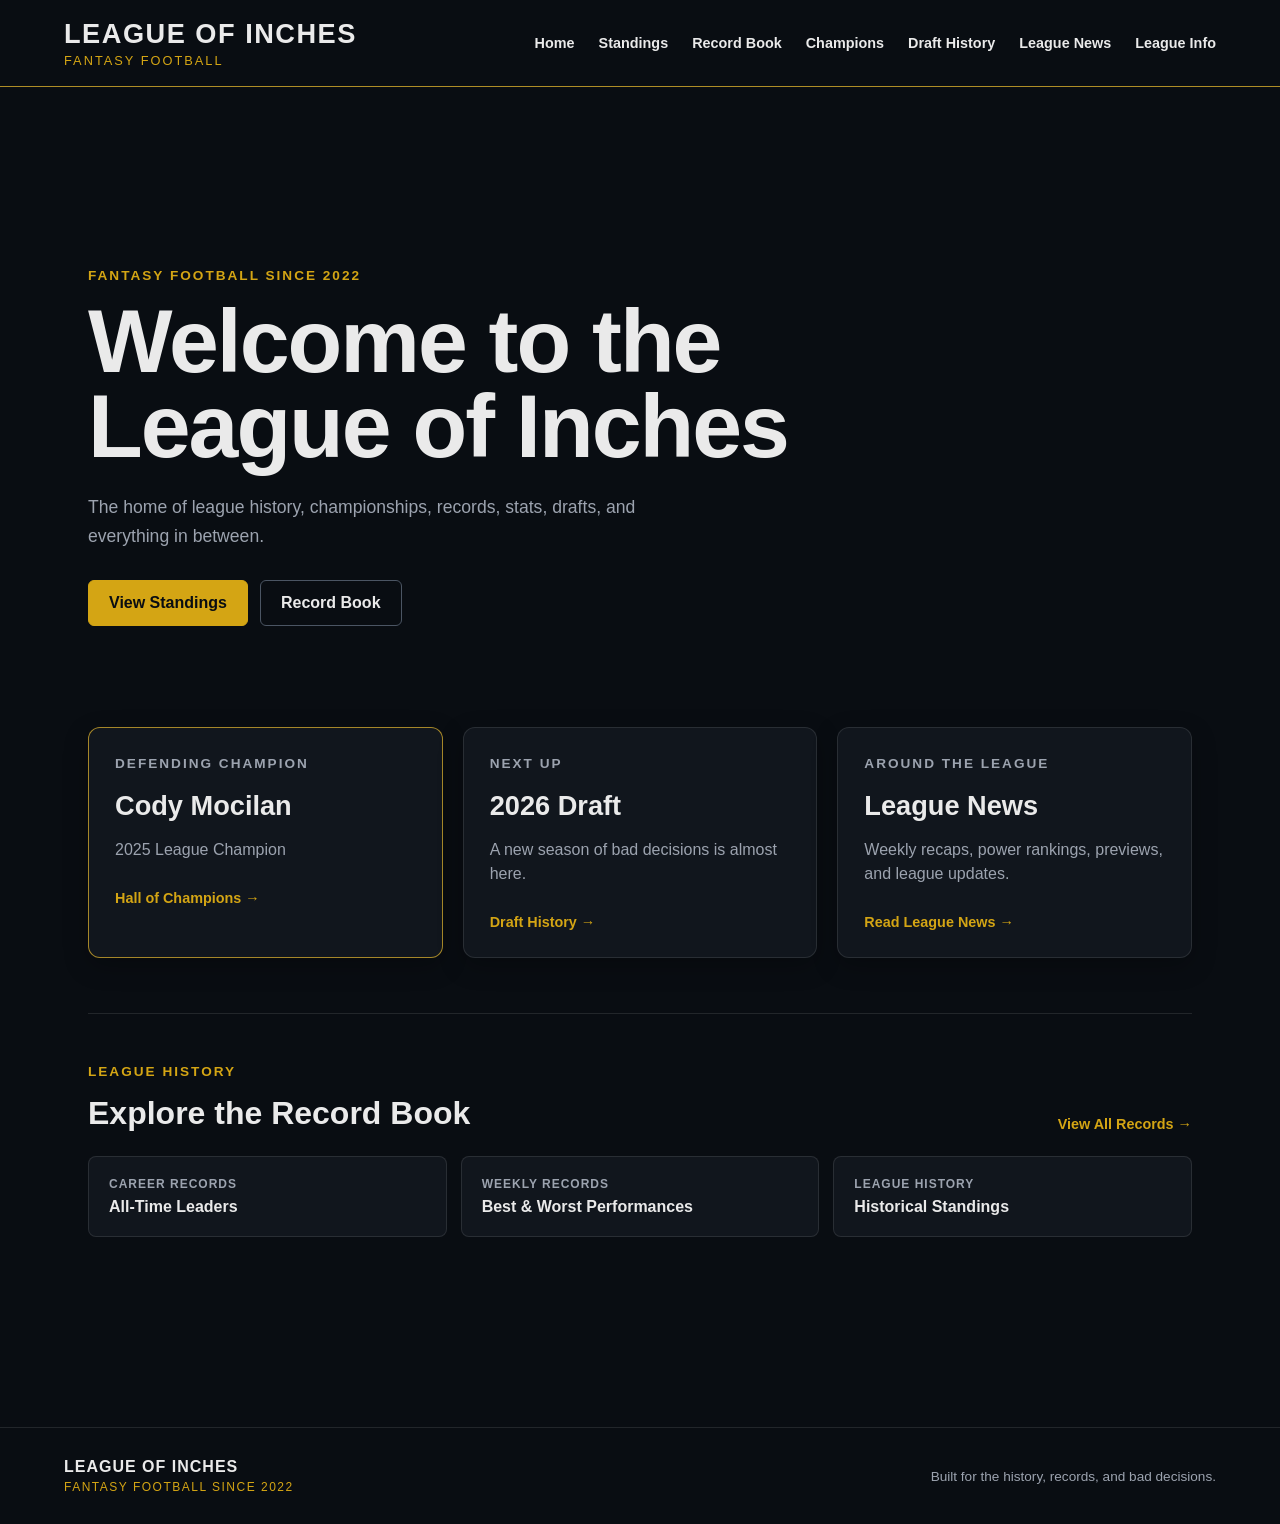
==== commit 44969eff: "Update index.html made welcome message cross screen" ====
--- a/index.html
+++ b/index.html
@@ -50,7 +50,7 @@
     <div class="hero-content">
       <p class="eyebrow">Fantasy Football Since 2022</p>
 
-      <h2>Welcome to the<br>League of Inches</h2>
+      <h2>Welcome to the League of Inches</h2>
 
       <p class="hero-description">
         The home of league history, championships, records, stats, drafts, and everything in between.
--- a/style.css
+++ b/style.css
@@ -587,9 +587,8 @@
 
 .draft-board {
   display: grid;
-  grid-template-columns: 58px repeat(10, 125px);
-  width: max-content;
-  min-width: 100%;
+  grid-template-columns: 56px repeat(10, 108px);
+  width: 100%;
 }
 
 .draft-corner,
@@ -637,31 +636,28 @@
 }
 
 .draft-pick {
-  min-height: 95px;
-  padding: 12px 10px;
+  min-height: 72px;
+  padding: 10px 8px;
   background: var(--bg-card);
   display: flex;
   flex-direction: column;
+  justify-content: center;
 }
 
 .draft-pick span {
-  color: var(--gold);
-  font-size: 0.7rem;
-  font-weight: bold;
-  margin-bottom: 7px;
+  display: none;
 }
 
 .draft-pick strong {
   color: var(--text-main);
-  font-size: 0.85rem;
-  line-height: 1.25;
+  font-size: 0.8rem;
+  line-height: 1.2;
 }
 
 .draft-pick small {
-  margin-top: auto;
-  padding-top: 8px;
-  color: var(--text-muted);
-  font-size: 0.7rem;
+  margin-top: 6px;
+  color: var(--text-muted);
+  font-size: 0.68rem;
   font-weight: bold;
 }
 
@@ -881,6 +877,46 @@
   color: var(--text-main);
 }
 
+/* ========================================
+   FOOTER
+   ======================================== */
+
+.site-footer {
+  margin-top: 40px;
+  border-top: 1px solid var(--border-subtle);
+  background: var(--bg-main);
+}
+
+.footer-inner {
+  max-width: 1200px;
+  margin: 0 auto;
+  padding: 30px 24px;
+  display: flex;
+  justify-content: space-between;
+  align-items: center;
+  gap: 25px;
+}
+
+.footer-brand strong {
+  display: block;
+  color: var(--text-main);
+  letter-spacing: 1px;
+}
+
+.footer-brand span {
+  display: block;
+  margin-top: 4px;
+  color: var(--gold);
+  font-size: 0.75rem;
+  text-transform: uppercase;
+  letter-spacing: 1.5px;
+}
+
+.site-footer p {
+  margin: 0;
+  color: var(--text-muted);
+  font-size: 0.85rem;
+}
 
 /* ========================================
    MOBILE
@@ -1085,4 +1121,10 @@
     align-items: flex-start;
     flex-direction: column;
   }
-}
+
+  .footer-inner {
+  flex-direction: column;
+  align-items: flex-start;
+  }
+  
+}
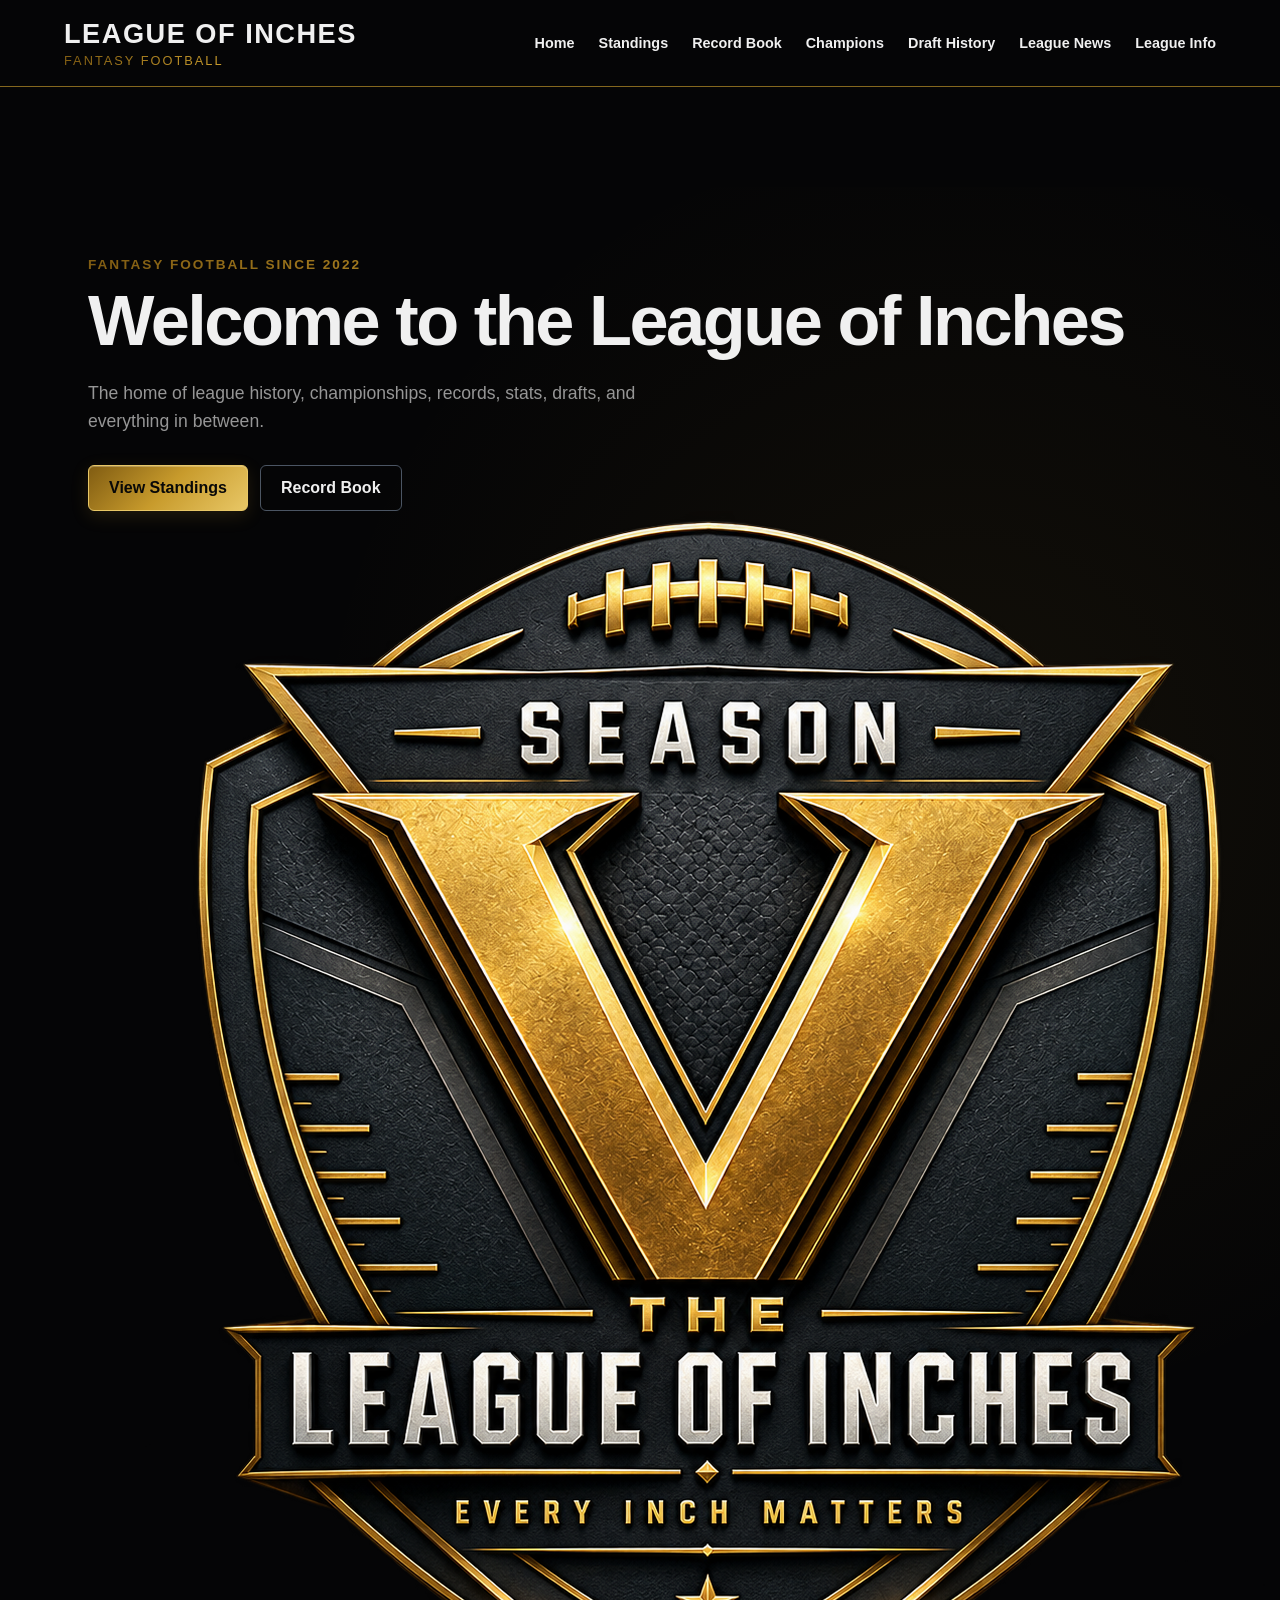
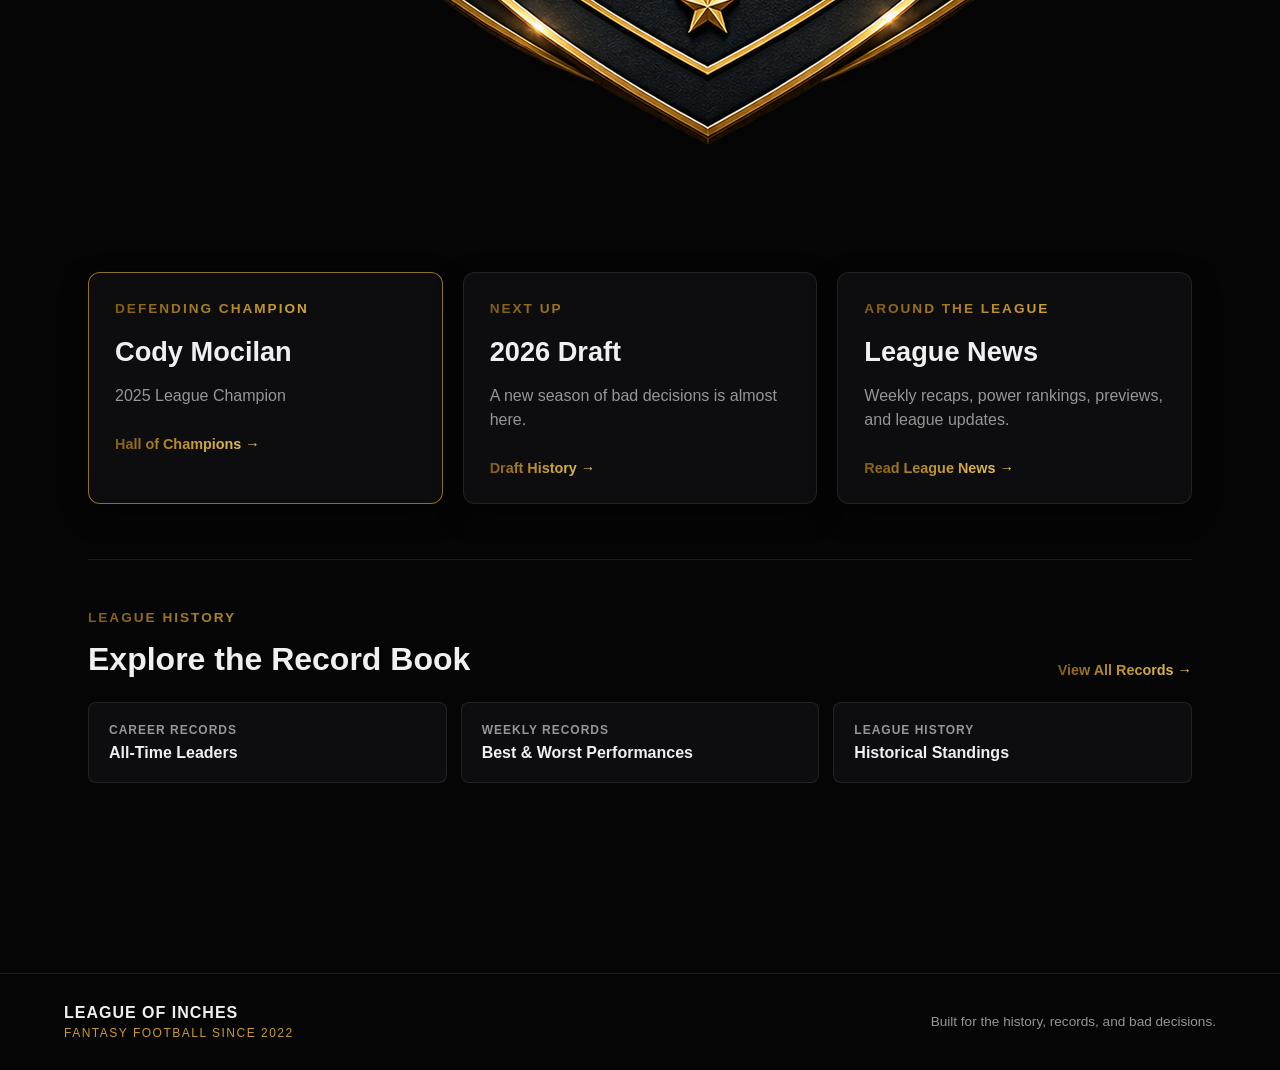
==== commit ffd64119: "Logo to homepage" ====
--- a/index.html
+++ b/index.html
@@ -47,19 +47,27 @@
 <main>
 
   <section class="hero">
-    <div class="hero-content">
-      <p class="eyebrow">Fantasy Football Since 2022</p>
-
-      <h2>Welcome to the League of Inches</h2>
-
-      <p class="hero-description">
-        The home of league history, championships, records, stats, drafts, and everything in between.
-      </p>
-
-      <div class="hero-buttons">
-        <a href="#" class="button primary">View Standings</a>
-        <a href="#" class="button secondary">Record Book</a>
+    <div class="hero-content hero-layout">
+  
+      <div class="hero-copy">
+        <p class="eyebrow">Fantasy Football Since 2022</p>
+  
+        <h2>Welcome to the League of Inches</h2>
+  
+        <p class="hero-description">
+          The home of league history, championships, records, stats, drafts, and everything in between.
+        </p>
+  
+        <div class="hero-buttons">
+          <a href="standings.html" class="button primary">View Standings</a>
+          <a href="record-book.html" class="button secondary">Record Book</a>
+        </div>
       </div>
+  
+      <div class="hero-crest">
+        <img src="assets/SeasonVLogo.png" alt="League of Inches Season V logo">
+      </div>
+  
     </div>
   </section>
 <section class="home-features">
--- a/style.css
+++ b/style.css
@@ -1,26 +1,28 @@
 :root {
-  --bg-main: #090D12;
-  --bg-card: #11161D;
-  --bg-hover: #181E26;
-  --bg-header: #090D12;
-
-  --gold: #D4A514;
-  --gold-hover: #E0B126;
-
-  --text-main: #EAEAEA;
-  --text-muted: #9CA3AF;
-
-  --border-subtle: rgba(255, 255, 255, 0.10);
-  --border-gold: rgba(244, 196, 48, 0.65);
-  --border-gold-nav: rgba(244, 196, 48, 0.70);
-
-  --shadow-card: 0 8px 24px rgba(0, 0, 0, 0.25);
-}
-
-
-/* ========================================
+  --bg-main: #050506;
+  --bg-card: #0D0D0F;
+  --bg-hover: #161618;
+  --bg-header: #050506;
+
+  --gold: #C89B2C;
+  --gold-deep: #805C12;
+  --gold-light: #E8C766;
+  --gold-shine: #FFF0A6;
+  --gold-hover: #D9AE42;
+
+  --text-main: #F0F0F0;
+  --text-muted: #969696;
+
+  --border-subtle: rgba(255, 255, 255, 0.09);
+  --border-gold: rgba(200, 155, 44, 0.70);
+  --border-gold-nav: rgba(200, 155, 44, 0.65);
+
+  --shadow-card: 0 10px 28px rgba(0, 0, 0, 0.42);
+}
+
+/* ==============================================================================================================================================================================================
    GLOBAL
-   ======================================== */
+   ============================================================================================================================================================================================== */
 
 * {
   box-sizing: border-box;
@@ -41,9 +43,9 @@
 }
 
 
-/* ========================================
+/* ==============================================================================================================================================================================================
    HEADER
-   ======================================== */
+   ============================================================================================================================================================================================== */
 
 .site-header {
   background: var(--bg-header);
@@ -98,9 +100,9 @@
 }
 
 
-/* ========================================
+/* ==============================================================================================================================================================================================
    MOBILE NAV
-   ======================================== */
+   ============================================================================================================================================================================================== */
 
 .mobile-nav {
   display: none;
@@ -126,9 +128,9 @@
 }
 
 
-/* ========================================
+/* ==============================================================================================================================================================================================
    MAIN PAGE
-   ======================================== */
+   ============================================================================================================================================================================================== */
 
 main {
   max-width: 1200px;
@@ -156,26 +158,54 @@
 }
 
 
-/* ========================================
+/* ==============================================================================================================================================================================================
    HERO
-   ======================================== */
+   ============================================================================================================================================================================================== */
+
+/* HERO */
 
 .hero {
   min-height: 520px;
   display: flex;
   align-items: center;
   padding: 70px 0;
+  position: relative;
+}
+
+.hero::before {
+  content: "";
+  position: absolute;
+  top: 0;
+  bottom: 0;
+  left: 50%;
+  width: 100vw;
+  transform: translateX(-50%);
+
+  background:
+    radial-gradient(
+      circle at 75% 35%,
+      rgba(200, 155, 44, 0.07),
+      transparent 45%
+    );
+
+  pointer-events: none;
+  z-index: 0;
 }
 
 .hero-content {
-  max-width: 720px;
+  width: 100%;
+  max-width: none;
+  position: relative;
+  z-index: 1;
 }
 
 .hero h2 {
   margin: 0;
-  font-size: clamp(3rem, 7vw, 5.8rem);
+  width: 100%;
+  max-width: none;
+  font-size: clamp(3.2rem, 5.5vw, 5rem);
   line-height: 0.95;
-  letter-spacing: -2px;
+  letter-spacing: -2.5px;
   color: var(--text-main);
 }
 
@@ -202,14 +232,70 @@
 }
 
 .button.primary {
-  background: var(--gold);
-  color: var(--bg-main);
-  border: 1px solid var(--gold);
+  position: relative;
+  overflow: hidden;
+
+  background: linear-gradient(
+    135deg,
+    var(--gold-deep),
+    var(--gold),
+    var(--gold-light)
+  );
+
+  color: #080808;
+  border: 1px solid var(--gold-light);
+
+  box-shadow:
+    inset 0 1px 0 rgba(255, 255, 255, 0.25),
+    0 5px 18px rgba(200, 155, 44, 0.15);
+}
+
+.button.primary::after {
+  content: "";
+  position: absolute;
+  top: -70%;
+  left: -70%;
+
+  width: 28%;
+  height: 240%;
+
+  background: linear-gradient(
+    90deg,
+    transparent,
+    rgba(255, 255, 255, 0.45),
+    transparent
+  );
+
+  transform: rotate(20deg);
+  animation: buttonGlint 5s ease-in-out infinite;
+
+  pointer-events: none;
+}
+
+@keyframes buttonGlint {
+  0%,
+  70% {
+    left: -70%;
+  }
+
+  90% {
+    left: 140%;
+  }
+
+  100% {
+    left: 140%;
+  }
 }
 
 .button.primary:hover {
-  background: var(--gold-hover);
-  border-color: var(--gold-hover);
+  background: linear-gradient(
+    135deg,
+    var(--gold),
+    var(--gold-light),
+    var(--gold-shine)
+  );
+
+  border-color: var(--gold-light);
 }
 
 .button.secondary {
@@ -224,9 +310,9 @@
 }
 
 
-/* ========================================
+/* ==============================================================================================================================================================================================
    PAGE HEADERS
-   ======================================== */
+   ============================================================================================================================================================================================== */
 
 .page-header {
   padding: 35px 0 45px;
@@ -247,9 +333,9 @@
 }
 
 
-/* ========================================
+/* ==============================================================================================================================================================================================
    STANDINGS
-   ======================================== */
+   ============================================================================================================================================================================================== */
 
 .standings-section {
   padding: 45px 0;
@@ -288,7 +374,7 @@
 .standings-table {
   width: 100%;
   border-collapse: collapse;
-  min-width: 700px;
+  min-width: 950px;
   background: var(--bg-card);
 }
 
@@ -329,10 +415,114 @@
   color: var(--text-main);
 }
 
-
-/* ========================================
+/* SORTABLE STANDINGS */
+
+.sort-button {
+  appearance: none;
+  -webkit-appearance: none;
+
+  display: inline-flex;
+  align-items: center;
+  gap: 5px;
+
+  width: auto;
+  margin: 0;
+  padding: 0;
+
+  background: transparent;
+  border: none;
+  border-radius: 0;
+
+  color: var(--gold);
+  font: inherit;
+  font-size: inherit;
+  font-weight: inherit;
+  letter-spacing: inherit;
+  text-transform: inherit;
+
+  cursor: pointer;
+}
+
+.sort-button:hover {
+  color: var(--gold-light);
+}
+
+.sort-arrow {
+  display: inline-block;
+  min-width: 9px;
+  color: var(--gold-light);
+  font-size: 0.65rem;
+}
+
+/* STANDINGS AWARD BADGES */
+
+.manager-cell {
+  display: flex;
+  align-items: center;
+  gap: 10px;
+  flex-wrap: wrap;
+}
+
+.manager-name {
+  white-space: nowrap;
+}
+
+.manager-badges {
+  display: inline-flex;
+  align-items: center;
+  gap: 5px;
+  flex-wrap: wrap;
+}
+
+.standings-badge {
+  display: inline-flex;
+  align-items: center;
+
+  padding: 3px 6px;
+
+  border-radius: 4px;
+
+  font-size: 0.58rem;
+  font-weight: 800;
+  line-height: 1;
+
+  letter-spacing: 0.5px;
+  white-space: nowrap;
+}
+
+.champion-badge {
+  color: #080808;
+
+  background: linear-gradient(
+    135deg,
+    var(--gold-deep),
+    var(--gold-light)
+  );
+
+  border: 1px solid var(--gold-light);
+}
+
+.second-badge {
+  color: #d5d5d5;
+  background: rgba(190, 190, 190, 0.10);
+  border: 1px solid rgba(200, 200, 200, 0.35);
+}
+
+.third-badge {
+  color: #c58a52;
+  background: rgba(176, 110, 55, 0.10);
+  border: 1px solid rgba(176, 110, 55, 0.40);
+}
+
+.scoring-badge {
+  color: var(--gold-light);
+  background: rgba(200, 155, 44, 0.07);
+  border: 1px solid var(--border-gold);
+}
+
+/* ==============================================================================================================================================================================================
    RECORD BOOK
-   ======================================== */
+   ============================================================================================================================================================================================== */
 
 .record-grid {
   display: grid;
@@ -390,9 +580,9 @@
 }
 
 
-/* ========================================
+/* ==============================================================================================================================================================================================
    CHAMPIONS
-   ======================================== */
+   ============================================================================================================================================================================================== */
 
 .champions-grid {
   display: grid;
@@ -486,9 +676,9 @@
 }
 
 
-/* ========================================
+/* ==============================================================================================================================================================================================
    DRAFT HISTORY
-   ======================================== */
+   ============================================================================================================================================================================================== */
 
 .draft-section {
   padding: 45px 0;
@@ -573,9 +763,9 @@
 }
 
 
-/* ========================================
+/* ==============================================================================================================================================================================================
    DRAFT BOARD
-   ======================================== */
+   ============================================================================================================================================================================================== */
 
 .draft-board-wrapper {
   width: 100%;
@@ -666,9 +856,9 @@
 }
 
 
-/* ========================================
+/* ==============================================================================================================================================================================================
    LEAGUE NEWS
-   ======================================== */
+   ============================================================================================================================================================================================== */
 
 .news-grid {
   display: grid;
@@ -727,9 +917,9 @@
 }
 
 
-/* ========================================
+/* ==============================================================================================================================================================================================
    LEAGUE INFO
-   ======================================== */
+   ============================================================================================================================================================================================== */
 
 .info-grid {
   display: grid;
@@ -768,9 +958,9 @@
 }
 
 
-/* ========================================
+/* ==============================================================================================================================================================================================
    HOMEPAGE FEATURES
-   ======================================== */
+   ============================================================================================================================================================================================== */
 
 .home-features {
   display: grid;
@@ -816,9 +1006,9 @@
 }
 
 
-/* ========================================
+/* ==============================================================================================================================================================================================
    HOME RECORDS
-   ======================================== */
+   ============================================================================================================================================================================================== */
 
 .home-records {
   padding: 50px 0;
@@ -877,9 +1067,9 @@
   color: var(--text-main);
 }
 
-/* ========================================
+/* ==============================================================================================================================================================================================
    FOOTER
-   ======================================== */
+   ============================================================================================================================================================================================== */
 
 .site-footer {
   margin-top: 40px;
@@ -918,9 +1108,57 @@
   font-size: 0.85rem;
 }
 
-/* ========================================
+/* ==============================================================================================================================================================================================
+   METALLIC GOLD EFFECTS
+   ============================================================================================================================================================================================== */
+
+.site-brand span,
+.eyebrow,
+.record-holder,
+.champion-year,
+.scoring-leader strong,
+.news-category,
+.info-label,
+.home-feature a,
+.home-section-heading a {
+  color: var(--gold);
+
+  background: linear-gradient(
+    105deg,
+    var(--gold-deep) 0%,
+    var(--gold) 25%,
+    var(--gold-light) 45%,
+    var(--gold-shine) 50%,
+    var(--gold-light) 55%,
+    var(--gold) 75%,
+    var(--gold-deep) 100%
+  );
+
+  background-size: 220% auto;
+  background-clip: text;
+  -webkit-background-clip: text;
+  -webkit-text-fill-color: transparent;
+
+  animation: goldShimmer 7s linear infinite;
+}
+
+@keyframes goldShimmer {
+  0% {
+    background-position: 180% center;
+  }
+
+  60% {
+    background-position: -40% center;
+  }
+
+  100% {
+    background-position: -40% center;
+  }
+}
+
+/* ==============================================================================================================================================================================================
    MOBILE
-   ======================================== */
+   ============================================================================================================================================================================================== */
 
 @media (max-width: 800px) {
 
@@ -999,6 +1237,11 @@
     padding: 55px 0;
   }
 
+  .hero h2 {
+  font-size: clamp(3rem, 14vw, 4.5rem);
+  line-height: 0.95;
+  }
+
   .page-header {
     padding: 20px 0 35px;
   }
@@ -1128,3 +1371,77 @@
   }
   
 }
+
+/* STANDINGS AWARD BADGES */
+
+.manager-cell {
+  display: flex;
+  flex-direction: column;
+  align-items: flex-start;
+  gap: 6px;
+}
+
+.manager-name {
+  font-weight: 700;
+  white-space: nowrap;
+}
+
+.manager-badges {
+  display: flex;
+  align-items: center;
+  gap: 5px;
+  flex-wrap: wrap;
+}
+
+.standings-badge {
+  display: inline-flex;
+  align-items: center;
+  justify-content: center;
+
+  padding: 3px 6px;
+  border-radius: 4px;
+
+  font-size: 0.56rem;
+  font-weight: 800;
+  line-height: 1;
+
+  letter-spacing: 0.5px;
+  white-space: nowrap;
+}
+
+/* CHAMPION */
+
+.champion-badge {
+  color: #080808;
+  background: linear-gradient(
+    135deg,
+    var(--gold-deep),
+    var(--gold),
+    var(--gold-light)
+  );
+  border: 1px solid var(--gold-light);
+}
+
+/* SECOND PLACE */
+
+.second-badge {
+  color: #d6d6d6;
+  background: rgba(200, 200, 200, 0.08);
+  border: 1px solid rgba(200, 200, 200, 0.32);
+}
+
+/* THIRD PLACE */
+
+.third-badge {
+  color: #d39a63;
+  background: rgba(184, 115, 51, 0.10);
+  border: 1px solid rgba(184, 115, 51, 0.45);
+}
+
+/* SCORING LEADER */
+
+.scoring-badge {
+  color: var(--gold-light);
+  background: rgba(200, 155, 44, 0.06);
+  border: 1px solid var(--border-gold);
+}
